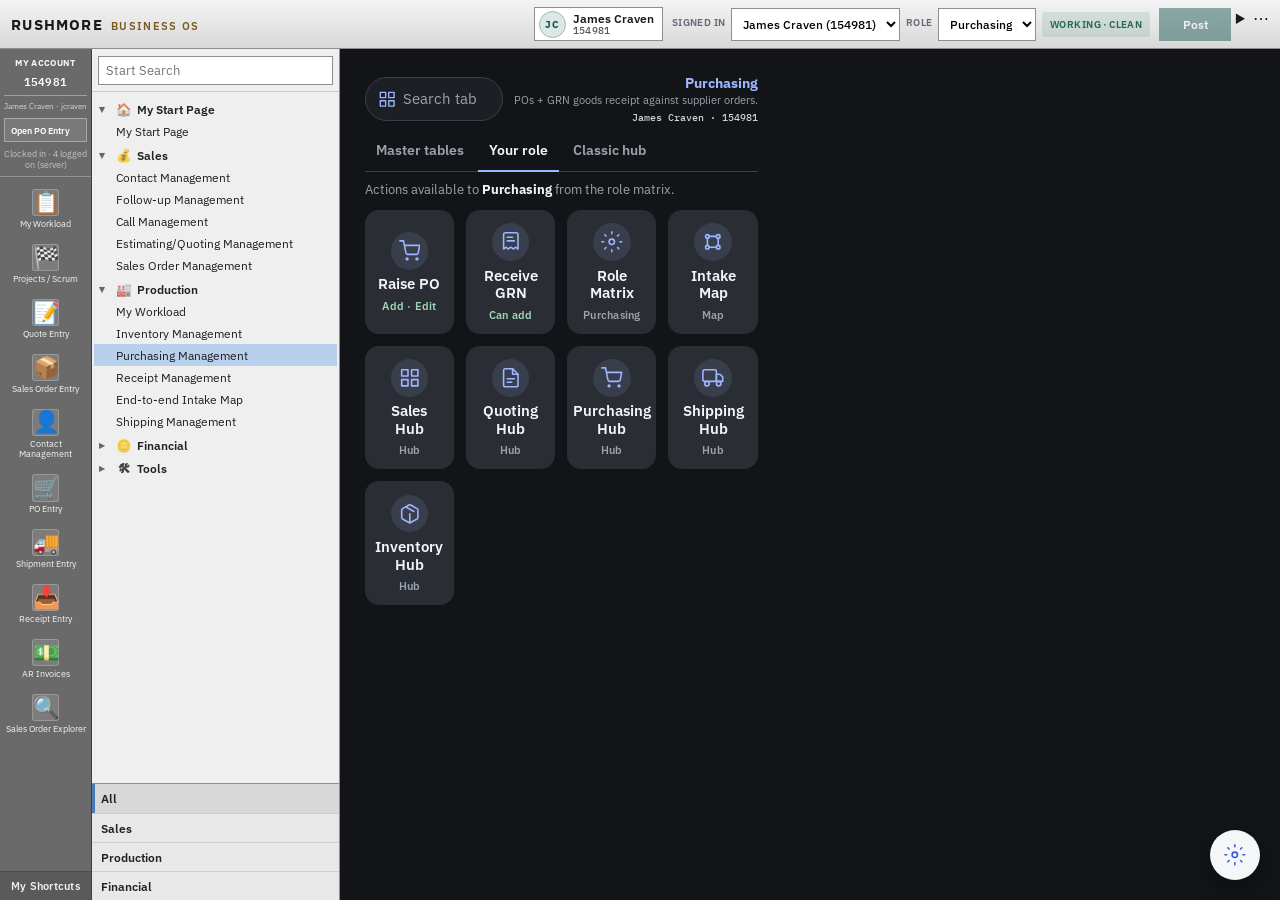
==== business-os/server/src/main/resources/static/index.html @ e7cda9c6 "Add Spring Boot backend for Rushmore Business OS Introduce business-os/server (Boot 3 / Java 21) as " ====
<!DOCTYPE html>
<html lang="en-GB">
<head>
  <meta charset="UTF-8" />
  <meta name="viewport" content="width=device-width, initial-scale=1, viewport-fit=cover" />
  <title>Rushmore Business OS — M1 Hub</title>
  <link rel="preconnect" href="https://fonts.googleapis.com" />
  <link rel="preconnect" href="https://fonts.gstatic.com" crossorigin />
  <link href="https://fonts.googleapis.com/css2?family=IBM+Plex+Sans:wght@400;500;600;700&family=IBM+Plex+Mono:wght@400;500&display=swap" rel="stylesheet" />
  <link rel="stylesheet" href="styles.css?v=role-pool-1" />
</head>
<body>
  <div id="app" class="shell">
    <header class="titlebar">
      <div class="titlebar-main">
        <button type="button" class="btn mobile-only" id="btnModules" aria-controls="treePane" aria-expanded="false" title="Modules">☰</button>
        <div class="brand">
          <span class="brand-name">RUSHMORE</span>
          <span class="brand-product">Business OS</span>
        </div>
        <button type="button" class="session-user-avatar-btn mobile-only" id="btnAccountMobile" aria-controls="iconRailPane" aria-expanded="false" title="My account">
          <span class="session-user-avatar" data-account-avatar>JC</span>
        </button>
        <button type="button" class="btn mobile-only" id="btnShortcuts" aria-controls="iconRailPane" aria-expanded="false" title="My Shortcuts" hidden>⚡</button>
      </div>
      <p class="mobile-context mobile-only" id="mobileContext">Sales Order Management</p>
      <div class="session session-compact">
        <button type="button" class="session-user" id="btnAccount" title="My account">
          <span class="session-user-avatar" data-account-avatar>JC</span>
          <span class="session-user-meta" id="sessionUserMeta">
            <span class="session-user-name" data-account-name>James Craven</span>
            <span class="session-user-id" data-account-id>154981</span>
          </span>
        </button>
        <div class="session-identity" aria-label="Operator and role">
          <label class="session-role session-operator">
            <span class="session-label">Signed in</span>
            <select id="operatorSelect" aria-label="Signed-in operator"></select>
          </label>
          <label class="session-role">
            <span class="session-label">Role</span>
            <select id="roleSelect" aria-label="Active role"></select>
          </label>
          <span id="copyPill" class="pill" title="Live working copy">WORKING · clean</span>
        </div>
        <div class="toolbar" role="toolbar" aria-label="Workspace">
          <button type="button" id="btnPost" class="btn btn-primary" title="Commit staged work and field edits">Post</button>
          <details class="toolbar-more">
            <summary aria-label="More workspace actions">⋯</summary>
            <div class="toolbar-more-body">
              <button type="button" id="btnUpdate" class="btn" title="Refresh lists from server">Update</button>
              <button type="button" id="btnUndo" class="btn" disabled>Undo</button>
              <button type="button" id="btnRedo" class="btn" disabled>Redo</button>
              <button type="button" id="btnReverse" class="btn btn-danger" disabled title="Restore last posted / server snapshot">Reverse</button>
            </div>
          </details>
        </div>
      </div>
    </header>

    <div class="nav-backdrop" id="navBackdrop" hidden></div>

    <aside class="icon-rail" id="iconRailPane" aria-label="My Shortcuts">
      <div class="drawer-head mobile-only">
        <strong>My Shortcuts</strong>
        <button type="button" class="btn" data-close-nav aria-label="Close shortcuts">Close</button>
      </div>
      <div class="account-strip" id="accountStrip" aria-label="Signed-in account">
        <div class="account-strip-row">
          <span class="account-strip-label">My account</span>
          <span class="account-strip-id" data-account-id>—</span>
        </div>
        <p class="account-strip-user"><span data-account-name>…</span> · <span data-account-user>…</span></p>
        <div class="account-strip-tasks" id="accountTaskLinks" hidden></div>
        <p class="account-strip-status" id="accountPresence">Server session…</p>
      </div>
      <div class="icon-rail-scroll" id="iconRail"></div>
      <div class="icon-rail-foot">My Shortcuts</div>
    </aside>

    <aside class="tree-pane" id="treePane">
      <div class="drawer-head mobile-only">
        <strong>Modules</strong>
        <button type="button" class="btn" data-close-nav aria-label="Close modules">Close</button>
      </div>
      <div class="tree-search">
        <input type="search" id="treeSearch" placeholder="Start Search" autocomplete="off" />
      </div>
      <nav class="tree" id="moduleTree" aria-label="Modules"></nav>
      <div class="tree-filters" id="treeFilters" role="tablist" aria-label="Module filter"></div>
    </aside>

    <main class="stage">
      <div id="toast" class="toast" hidden></div>

      <section id="view-hub" class="view is-active" data-view="hub">
        <div id="hubGrid" class="hub-grid" aria-label="Management hub"></div>
      </section>

      <section id="view-po-entry" class="view" data-view="po-entry" hidden>
        <div class="po-ribbon" id="poRibbon"></div>
        <div class="po-workspace">
          <aside class="po-tree" id="poTree"></aside>
          <div class="po-form" id="poForm"></div>
        </div>
      </section>


      <section id="view-shipment" class="view" data-view="shipment" hidden>
        <div class="po-ribbon" id="shipRibbon"></div>
        <div class="po-workspace">
          <aside class="po-tree" id="shipTree"></aside>
          <div class="po-form" id="shipForm"></div>
        </div>
      </section>

      <section id="view-purchasing" class="view" data-view="purchasing" hidden>
        <header class="view-head row">
          <div>
            <h1>Open Purchase Orders</h1>
            <p>Supplier POs · working copy only</p>
          </div>
          <button type="button" class="btn btn-primary" data-action="new-po">New PO</button>
        </header>
        <div id="poList" class="stack"></div>
      </section>

      <section id="view-quotes" class="view" data-view="quotes" hidden>
        <header class="view-head row">
          <div>
            <h1>Quotes</h1>
            <p>Accept received quotes → generate Sales Order number</p>
          </div>
        </header>
        <div id="quotesRoot" class="stack"></div>
      </section>

      <section id="view-orders" class="view" data-view="orders" hidden>
        <header class="view-head">
          <h1>Sales Orders</h1>
          <p>orderNo = Sales Order number · links Quote / Lines / Invoice</p>
        </header>
        <div id="ordersRoot" class="stack"></div>
      </section>

      <section id="view-products" class="view" data-view="products" hidden>
        <header class="view-head"><h1>Inventory</h1><p>Products · OH / ROP</p></header>
        <div id="productsRoot" class="stack"></div>
      </section>

      <section id="view-customers" class="view" data-view="customers" hidden>
        <header class="view-head"><h1>Contact Management</h1><p>Customers · UK postcode · linked quotes / orders / shipments / AR</p></header>
        <div id="customersRoot" class="stack"></div>
      </section>

      <section id="view-invoices" class="view" data-view="invoices" hidden>
        <header class="view-head"><h1>Accounts Receivable</h1><p>Invoices linked to sales orders and customers</p></header>
        <div id="invoicesRoot" class="stack"></div>
      </section>

      <section id="view-receipt" class="view" data-view="receipt" hidden>
        <header class="view-head row">
          <div>
            <h1>Receipt Entry (GRN)</h1>
            <p>Goods received against PO · generates GRN number · updates OH</p>
          </div>
        </header>
        <div id="receiptRoot" class="stack"></div>
      </section>

      <section id="view-intake" class="view" data-view="intake" hidden>
        <header class="view-head">
          <h1>End-to-end intake</h1>
          <p>Sales Order number · GRN number · table links</p>
        </header>
        <div id="intakeRoot" class="stack"></div>
      </section>

      <section id="view-relations" class="view" data-view="relations" hidden>
        <header class="view-head"><h1>Relations</h1><p>1:1 · 1:N · M:N masters</p></header>
        <div id="relationsRoot" class="stack"></div>
      </section>

      <section id="view-fields" class="view" data-view="fields" hidden>
        <header class="view-head"><h1>Field network</h1><p>Role permissions</p></header>
        <div id="fieldsRoot" class="stack"></div>
      </section>

      <section id="view-workload" class="view" data-view="workload" hidden>
        <header class="view-head row">
          <div>
            <h1>My workload</h1>
            <p>Assigned jobs · department work pool · clock-in pull by role · PO fulfilment via scrum</p>
          </div>
          <div class="view-head-actions" id="workloadHeadActions"></div>
        </header>
        <div id="workloadRoot" class="stack"></div>
      </section>

      <section id="view-projects" class="view" data-view="projects" hidden>
        <header class="view-head">
          <h1>Projects &amp; daily scrum</h1>
          <p>Milestones · PM / scrum master approach · goals from daily stand-ups</p>
        </header>
        <div id="projectsRoot" class="stack"></div>
      </section>
    </main>

    <nav class="mobile-dock mobile-only" aria-label="Primary mobile navigation">
      <button type="button" class="dock-btn" id="dockHub" data-dock="hub">
        <span class="dock-ico">▦</span><span>Hub</span>
      </button>
      <button type="button" class="dock-btn" data-go="orders" data-dock="orders">
        <span class="dock-ico">📦</span><span>Orders</span>
      </button>
      <button type="button" class="dock-btn" data-go="shipment" data-dock="shipment">
        <span class="dock-ico">🚚</span><span>Despatch</span>
      </button>
      <button type="button" class="dock-btn" data-go="po-entry" data-dock="po-entry">
        <span class="dock-ico">🛒</span><span>PO</span>
      </button>
      <button type="button" class="dock-btn" id="dockMore" data-open-shortcuts>
        <span class="dock-ico">⚡</span><span>More</span>
      </button>
    </nav>
    <div id="addFromOrderPanel" class="afo-overlay" hidden></div>
    <div id="recordDialogPanel" class="afo-overlay rec-overlay" hidden></div>
  </div>
  <script src="workforce-server.js?v=spring-1"></script>
  <script src="api-client.js?v=spring-1"></script>
  <script src="app.js?v=spring-1"></script>
</body>
</html>
---- business-os/server/src/main/resources/static/styles.css ----
:root {
  --ink: #1a1a1a;
  --muted: #555;
  --line: #8e8e8e;
  --line-soft: #c8c8c8;
  --rail: #6a6a6a;
  --rail-foot: #5a5a5a;
  --tree: #efefef;
  --panel: #f4f1e6;
  --panel-inner: #faf8f0;
  --head: #6d6d6d;
  --select: #b9d0ec;
  --accent: #0d4f4a;
  --warn: #8a4b12;
  --danger: #8a2e1c;
  --ok: #1f6b4a;
  --font: "IBM Plex Sans", sans-serif;
  --mono: "IBM Plex Mono", monospace;
  --safe-t: env(safe-area-inset-top, 0px);
  --safe-b: env(safe-area-inset-bottom, 0px);
  --touch: 44px;
}

*, *::before, *::after { box-sizing: border-box; }

html, body {
  margin: 0;
  min-height: 100%;
  font-family: var(--font);
  color: var(--ink);
  background: #b0b0b0;
}

button, input, select, textarea { font: inherit; }

.shell {
  display: grid;
  grid-template-columns: 92px 248px 1fr;
  grid-template-rows: auto 1fr;
  height: 100dvh;
  background: #cfcfcf;
}

.titlebar {
  grid-column: 1 / -1;
  display: flex;
  flex-wrap: wrap;
  align-items: center;
  justify-content: space-between;
  gap: 0.55rem 1rem;
  padding: 0.45rem 0.7rem;
  padding-top: max(0.45rem, var(--safe-t));
  background: linear-gradient(180deg, #f4f4f4, #d8d8d8);
  border-bottom: 1px solid var(--line);
}

.brand { display: flex; align-items: baseline; gap: 0.5rem; }
.brand-name {
  font-weight: 700;
  letter-spacing: 0.08em;
  font-size: 0.95rem;
}
.brand-product {
  font-size: 0.7rem;
  letter-spacing: 0.12em;
  text-transform: uppercase;
  color: #7a5a20;
  font-weight: 600;
}

.session {
  display: flex;
  flex-wrap: wrap;
  align-items: center;
  gap: 0.4rem;
}

.session-role {
  display: flex;
  align-items: center;
  gap: 0.35rem;
  font-size: 0.72rem;
  font-weight: 600;
  text-transform: uppercase;
  letter-spacing: 0.05em;
  color: var(--muted);
}

.session-role select {
  text-transform: none;
  letter-spacing: 0;
  font-weight: 500;
  min-height: 2.05rem;
  border: 1px solid var(--line);
  background: #fff;
  padding: 0 0.45rem;
}

.session-user {
  appearance: none;
  border: 1px solid var(--line);
  background: #fff;
  color: var(--ink);
  display: inline-flex;
  align-items: center;
  gap: 0.45rem;
  min-height: 2.05rem;
  padding: 0.15rem 0.5rem 0.15rem 0.2rem;
  cursor: pointer;
  text-align: left;
}
.session-user-avatar,
.session-user-avatar-btn .session-user-avatar {
  width: 1.7rem;
  height: 1.7rem;
  border-radius: 50%;
  display: grid;
  place-items: center;
  flex-shrink: 0;
  font-size: 0.62rem;
  font-weight: 700;
  letter-spacing: 0.02em;
  background: #dce8e6;
  color: var(--accent);
  border: 1px solid #9bb8b4;
}
.session-user-meta {
  display: flex;
  flex-direction: column;
  line-height: 1.15;
  min-width: 0;
}
.session-user-name {
  font-size: 0.72rem;
  font-weight: 600;
  white-space: nowrap;
  overflow: hidden;
  text-overflow: ellipsis;
  max-width: 8.5rem;
}
.session-user-id {
  font-family: var(--mono);
  font-size: 0.62rem;
  font-weight: 500;
  color: var(--muted);
  letter-spacing: 0.02em;
}
.session-user-avatar-btn {
  appearance: none;
  border: 0;
  background: transparent;
  padding: 0;
  cursor: pointer;
  display: none;
  align-items: center;
  justify-content: center;
  min-width: var(--touch);
  min-height: var(--touch);
}
.session-operator select {
  max-width: 12rem;
}

.pill {
  font-size: 0.65rem;
  font-weight: 600;
  letter-spacing: 0.04em;
  text-transform: uppercase;
  padding: 0.35rem 0.5rem;
  background: rgba(31, 107, 74, 0.12);
  color: var(--ok);
  border-radius: 2px;
}
.pill.is-dirty {
  background: rgba(138, 75, 18, 0.14);
  color: var(--warn);
}

.toolbar { display: flex; flex-wrap: wrap; gap: 0.28rem; }

.btn {
  appearance: none;
  border: 1px solid var(--line);
  background: #fff;
  color: var(--ink);
  min-height: 2.05rem;
  padding: 0 0.65rem;
  font-size: 0.78rem;
  font-weight: 600;
  cursor: pointer;
}
.btn:disabled { opacity: 0.45; cursor: not-allowed; }
.btn.is-active { background: #dce8e6; border-color: var(--accent); color: var(--accent); }
.btn-primary { background: var(--accent); border-color: var(--accent); color: #fff; }
.btn-danger { color: var(--danger); }

/* —— My Shortcuts —— */
.icon-rail {
  grid-row: 2;
  background: var(--rail);
  color: #f5f5f5;
  display: flex;
  flex-direction: column;
  border-right: 1px solid #3f3f3f;
  min-height: 0;
}

.icon-rail-scroll {
  flex: 1;
  overflow: auto;
  display: flex;
  flex-direction: column;
  gap: 0.05rem;
  padding: 0.35rem 0.2rem 0.2rem;
}

.icon-rail-foot {
  flex-shrink: 0;
  text-align: center;
  font-size: 0.68rem;
  font-weight: 600;
  letter-spacing: 0.02em;
  padding: 0.45rem 0.2rem;
  padding-bottom: max(0.45rem, var(--safe-b));
  background: var(--rail-foot);
  border-top: 1px solid #4a4a4a;
  color: #eee;
}

.account-strip {
  flex-shrink: 0;
  padding: 0.55rem 0.55rem 0.45rem;
  border-bottom: 1px solid rgba(255, 255, 255, 0.28);
  color: #f5f5f5;
}
.account-strip-row {
  display: flex;
  align-items: baseline;
  justify-content: space-between;
  gap: 0.5rem;
  padding-bottom: 0.28rem;
  border-bottom: 1px solid rgba(255, 255, 255, 0.55);
}
.account-strip-label {
  font-size: 0.78rem;
  font-weight: 700;
  letter-spacing: 0.01em;
}
.account-strip-id {
  font-family: var(--mono);
  font-size: 0.78rem;
  font-weight: 600;
  letter-spacing: 0.02em;
  color: #fff;
}
.account-strip-user {
  margin: 0.35rem 0 0;
  font-size: 0.62rem;
  color: rgba(245, 245, 245, 0.78);
  line-height: 1.3;
  word-break: break-word;
}
.account-strip-status {
  margin: 0.35rem 0 0;
  font-size: 0.55rem;
  color: rgba(245, 245, 245, 0.65);
}
.account-strip-tasks {
  display: flex;
  flex-direction: column;
  gap: 0.25rem;
  margin-top: 0.4rem;
}
.account-task-link {
  appearance: none;
  border: 1px solid rgba(255, 255, 255, 0.35);
  background: rgba(255, 255, 255, 0.1);
  color: #fff;
  font-size: 0.58rem;
  font-weight: 600;
  text-align: left;
  padding: 0.28rem 0.35rem;
  cursor: pointer;
}
.account-task-link:hover {
  background: rgba(255, 255, 255, 0.2);
}

.note-list {
  margin: 0.35rem 0 0;
  padding-left: 1.1rem;
  color: var(--muted);
  font-size: 0.82rem;
}
.subhead {
  margin: 0.85rem 0 0.35rem;
  font-size: 0.85rem;
  font-weight: 700;
}
.view-head-actions {
  display: flex;
  flex-wrap: wrap;
  gap: 0.35rem;
  align-items: center;
}

/* Narrow desktop My Shortcuts rail — keep identity readable without widening chrome */
@media (min-width: 961px) {
  .account-strip {
    padding: 0.4rem 0.25rem 0.35rem;
    text-align: center;
  }
  .account-strip-row {
    flex-direction: column;
    align-items: center;
    gap: 0.15rem;
    border-bottom-color: rgba(255, 255, 255, 0.35);
  }
  .account-strip-label {
    font-size: 0.58rem;
    text-transform: uppercase;
    letter-spacing: 0.04em;
  }
  .account-strip-id {
    font-size: 0.68rem;
  }
  .account-strip-user {
    font-size: 0.52rem;
    display: -webkit-box;
    -webkit-line-clamp: 2;
    -webkit-box-orient: vertical;
    overflow: hidden;
  }
}

.icon-btn {
  appearance: none;
  border: 0;
  background: transparent;
  color: inherit;
  display: flex;
  flex-direction: column;
  align-items: center;
  gap: 0.18rem;
  padding: 0.42rem 0.12rem;
  font-size: 0.58rem;
  line-height: 1.15;
  cursor: pointer;
  border-radius: 2px;
  text-align: center;
}
.icon-btn .ico {
  font-size: 1.35rem;
  line-height: 1;
  width: 1.7rem;
  height: 1.7rem;
  display: grid;
  place-items: center;
  background: rgba(255, 255, 255, 0.12);
  border: 1px solid rgba(255, 255, 255, 0.22);
  border-radius: 3px;
}
.icon-btn.is-active,
.icon-btn:hover { background: rgba(255, 255, 255, 0.16); }
.icon-btn.is-active .ico { background: rgba(255, 255, 255, 0.28); }

/* —— Module tree —— */
.tree-pane {
  grid-row: 2;
  background: var(--tree);
  border-right: 1px solid var(--line);
  display: flex;
  flex-direction: column;
  min-width: 0;
  min-height: 0;
}

.tree-search {
  padding: 0.4rem;
  border-bottom: 1px solid var(--line-soft);
  flex-shrink: 0;
}
.tree-search input {
  width: 100%;
  border: 1px solid var(--line);
  background: #fff;
  padding: 0.32rem 0.4rem;
  font-size: 0.82rem;
}

.tree {
  padding: 0.25rem 0.15rem;
  font-size: 0.78rem;
  flex: 1;
  overflow: auto;
  min-height: 0;
}
.tree details { margin: 0.05rem 0; }
.tree summary {
  cursor: pointer;
  font-weight: 600;
  padding: 0.22rem 0.3rem;
  color: #222;
  list-style: none;
  display: flex;
  align-items: center;
  gap: 0.3rem;
}
.tree summary::-webkit-details-marker { display: none; }
.tree summary::before {
  content: "▸";
  font-size: 0.7rem;
  width: 0.75rem;
  color: #666;
}
.tree details[open] > summary::before { content: "▾"; }
.tree-group-ico {
  width: 1rem;
  text-align: center;
  opacity: 0.85;
}
.tree-leaf {
  display: block;
  width: 100%;
  text-align: left;
  appearance: none;
  border: 0;
  background: transparent;
  font: inherit;
  font-size: 0.76rem;
  padding: 0.22rem 0.35rem 0.22rem 1.35rem;
  cursor: pointer;
  color: #1f1f1f;
}
.tree-leaf.is-selected,
.tree-leaf:hover { background: var(--select); }

.tree-filters {
  flex-shrink: 0;
  display: flex;
  flex-direction: column;
  border-top: 1px solid var(--line);
  background: #e4e4e4;
}
.tree-filter {
  appearance: none;
  border: 0;
  border-bottom: 1px solid #cfcfcf;
  background: #e8e8e8;
  text-align: left;
  padding: 0.38rem 0.55rem;
  font-size: 0.78rem;
  font-weight: 600;
  cursor: pointer;
  color: #222;
}
.tree-filter:last-child { border-bottom: 0; }
.tree-filter.is-active {
  background: #d8d8d8;
  box-shadow: inset 3px 0 0 #4a7ab8;
}

/* —— Stage —— */
.stage {
  grid-row: 2;
  background: var(--panel);
  padding: 0.55rem;
  overflow: auto;
  -webkit-overflow-scrolling: touch;
  min-height: 0;
}

.toast {
  position: sticky;
  top: 0;
  z-index: 5;
  margin-bottom: 0.55rem;
  padding: 0.5rem 0.65rem;
  background: #e4eee9;
  border: 1px solid #9bb5aa;
  color: var(--accent);
  font-size: 0.85rem;
  font-weight: 500;
}

.view[hidden] { display: none !important; }

.view-head { margin-bottom: 0.65rem; }
.view-head.row {
  display: flex;
  flex-wrap: wrap;
  align-items: flex-start;
  justify-content: space-between;
  gap: 0.55rem;
}
.view-head h1 {
  margin: 0;
  font-size: 1.1rem;
  font-weight: 700;
}
.view-head p {
  margin: 0.2rem 0 0;
  color: var(--muted);
  font-size: 0.82rem;
}

/* —— M1 hub: left stack + right stack —— */
.hub-grid {
  display: grid;
  grid-template-columns: minmax(0, 1fr) minmax(0, 1.15fr);
  gap: 0.55rem;
  align-items: start;
  min-height: calc(100% - 0.2rem);
}

.hub-col {
  display: flex;
  flex-direction: column;
  gap: 0.55rem;
  min-width: 0;
}

.hub-panel {
  border: 1px solid var(--line);
  background: #f0ece0;
  display: flex;
  flex-direction: column;
  min-height: 0;
}

.hub-panel-head {
  background: var(--head);
  color: #fff;
  font-size: 0.8rem;
  font-weight: 600;
  padding: 0.32rem 0.5rem;
  display: flex;
  align-items: center;
  justify-content: space-between;
  flex-shrink: 0;
}
.hub-panel-head::after {
  content: "▴▾";
  font-size: 0.55rem;
  letter-spacing: -0.08em;
  opacity: 0.85;
}

.hub-list {
  list-style: none;
  margin: 0;
  padding: 0.2rem 0.15rem 0.35rem;
  background: var(--panel-inner);
  flex: 1;
}

.hub-link {
  width: 100%;
  display: flex;
  align-items: center;
  gap: 0.4rem;
  appearance: none;
  border: 0;
  background: transparent;
  text-align: left;
  padding: 0.22rem 0.35rem;
  font-size: 0.8rem;
  cursor: pointer;
  color: var(--ink);
  border-radius: 1px;
}
.hub-link:hover { background: rgba(0, 0, 0, 0.055); }
.hub-link.is-live { font-weight: 600; }
.hub-ico {
  width: 1.1rem;
  flex-shrink: 0;
  text-align: center;
  font-size: 0.85rem;
  opacity: 0.9;
}

.hub-explorer {
  padding: 0.4rem 0.45rem;
  border-bottom: 1px solid var(--line-soft);
  background: #f7f4ea;
}
.hub-explorer label {
  display: block;
  font-size: 0.68rem;
  font-weight: 600;
  color: var(--muted);
  margin-bottom: 0.2rem;
  text-transform: uppercase;
  letter-spacing: 0.03em;
}
.hub-explorer input {
  width: 100%;
  border: 1px solid var(--line);
  background: #fff;
  padding: 0.32rem 0.45rem;
  font-size: 0.82rem;
}

.hub-panel.analysis .hub-list { min-height: 12rem; }

.stack { display: flex; flex-direction: column; gap: 0.65rem; }
.card {
  border: 1px solid var(--line);
  background: var(--panel-inner);
  padding: 0.65rem 0.75rem;
}
.card-head {
  display: flex;
  flex-wrap: wrap;
  gap: 0.35rem 0.75rem;
  align-items: baseline;
  margin-bottom: 0.35rem;
}
.card-head h2 { margin: 0; font-size: 1rem; }
.meta { color: var(--muted); font-size: 0.82rem; }
.mono { font-family: var(--mono); font-size: 0.88em; }
.note { color: var(--muted); font-size: 0.82rem; }

.form-grid {
  display: grid;
  grid-template-columns: repeat(2, minmax(0, 1fr));
  gap: 0.65rem 0.85rem;
  margin: 0.5rem 0 0.75rem;
}
.form-grid.compact { grid-template-columns: repeat(auto-fit, minmax(11rem, 1fr)); }
.form-grid label {
  display: flex;
  flex-direction: column;
  gap: 0.25rem;
  font-size: 0.75rem;
  font-weight: 600;
  color: var(--muted);
}
.form-grid input,
.form-grid select,
.card .data input {
  min-height: 2rem;
  border: 1px solid var(--line-soft);
  border-radius: 2px;
  padding: 0.3rem 0.45rem;
  font: inherit;
  background: #fff;
}
.form-grid input:disabled,
.form-grid select:disabled,
.card .data input:disabled {
  background: #f3f5f7;
  color: var(--ink);
}
.card-actions {
  display: flex;
  flex-wrap: wrap;
  gap: 0.45rem;
  margin-top: 0.75rem;
}
.intake-steps {
  margin: 0.35rem 0 0.85rem 1.1rem;
  padding: 0;
  color: var(--ink);
  font-size: 0.9rem;
  line-height: 1.45;
}
.intake-steps li + li { margin-top: 0.35rem; }

.ship-detail-layout {
  display: flex;
  gap: 0.55rem;
  align-items: flex-start;
  padding: 0.35rem 0.45rem 0.55rem;
}
.ship-side-actions {
  display: flex;
  flex-direction: column;
  gap: 0.35rem;
  min-width: 8.5rem;
}
.ship-side-actions .btn { width: 100%; justify-content: center; }
.lookup-wrap {
  display: flex;
  gap: 0.25rem;
  align-items: stretch;
}
.lookup-wrap > :first-child { flex: 1; min-width: 0; }
.lookup-btn {
  min-width: 2rem;
  border: 1px solid var(--line-soft);
  background: #f7f8fa;
  cursor: pointer;
  font-size: 0.85rem;
}
.req-link {
  color: #b42318;
  cursor: pointer;
  text-decoration: underline;
  font-size: 0.82rem;
  margin: 0.2rem 0;
}
.req-link:hover { color: #7a1610; }
.linkish {
  background: none;
  border: 0;
  color: var(--accent, #0b6e4f);
  text-decoration: underline;
  cursor: pointer;
  font: inherit;
  padding: 0;
}
.is-hot-field { outline: 2px solid #b42318; }
.po-msg-tabs .is-hot { color: #b42318; font-weight: 600; }
.ship-lines { font-size: 0.78rem; }

@media (max-width: 960px) {
  .ship-detail-layout { flex-direction: column; }
  .ship-side-actions {
    flex-direction: row;
    flex-wrap: wrap;
    min-width: 0;
    width: 100%;
  }
  .ship-side-actions .btn { width: auto; flex: 1 1 40%; }
}

@media (max-width: 860px) {
  .form-grid { grid-template-columns: 1fr; }
}

.field-grid {
  display: grid;
  grid-template-columns: repeat(3, minmax(0, 1fr));
  gap: 0.45rem 0.55rem;
}
.field label {
  display: block;
  font-size: 0.7rem;
  font-weight: 600;
  color: var(--muted);
  margin-bottom: 0.15rem;
}
.field input,
.field select,
.field textarea {
  width: 100%;
  border: 1px solid var(--line);
  background: #fff;
  padding: 0.35rem 0.4rem;
  min-height: 2rem;
}
.field textarea { min-height: 4rem; resize: vertical; }
.field-span { grid-column: 1 / -1; }
.field.is-locked input,
.field.is-locked select,
.field.is-locked textarea { background: #f0f0f0; }

.table-wrap { overflow-x: auto; }
table.data {
  width: 100%;
  border-collapse: collapse;
  font-size: 0.84rem;
}
table.data th,
table.data td {
  text-align: left;
  padding: 0.4rem 0.45rem;
  border-bottom: 1px solid var(--line-soft);
  vertical-align: top;
}
table.data th {
  font-size: 0.72rem;
  text-transform: uppercase;
  letter-spacing: 0.04em;
  color: var(--muted);
}
table.data input {
  width: 100%;
  border: 1px solid var(--line);
  padding: 0.25rem 0.35rem;
  background: #fff;
}

/* PO Entry */
.po-ribbon {
  display: flex;
  flex-wrap: wrap;
  gap: 0.3rem;
  align-items: center;
  padding: 0.45rem;
  background: #e8e8e8;
  border: 1px solid var(--line);
  margin-bottom: 0.55rem;
}
.po-picker {
  margin-left: auto;
  display: flex;
  align-items: center;
  gap: 0.35rem;
  font-size: 0.75rem;
  font-weight: 600;
}
.po-picker select {
  border: 1px solid var(--line);
  background: #fff;
  min-height: 2rem;
  padding: 0.2rem 0.4rem;
}

.po-workspace {
  display: grid;
  grid-template-columns: 210px 1fr;
  gap: 0.55rem;
  min-height: 58vh;
}

.po-tree {
  border: 1px solid var(--line);
  background: #f0f0f0;
  padding: 0.45rem;
  font-size: 0.8rem;
}
.po-tree-root { font-weight: 700; margin-bottom: 0.3rem; }
.po-tree-active {
  background: var(--select);
  padding: 0.3rem 0.4rem;
  margin-bottom: 0.35rem;
  border-radius: 2px;
  font-family: var(--mono);
  font-size: 0.78rem;
}
.po-tree-node {
  display: block;
  width: 100%;
  text-align: left;
  appearance: none;
  border: 0;
  background: transparent;
  font: inherit;
  padding: 0.3rem 0.4rem 0.3rem 0.85rem;
  cursor: pointer;
  border-radius: 2px;
}
.po-tree-node.is-active,
.po-tree-node:hover { background: #dde8f6; }
.po-msg {
  margin-top: 0.75rem;
  border-top: 1px solid var(--line-soft);
  padding-top: 0.4rem;
  font-size: 0.72rem;
  color: var(--muted);
}
.po-msg-tabs {
  display: flex;
  flex-wrap: wrap;
  gap: 0.4rem;
  font-weight: 600;
  margin-bottom: 0.25rem;
  color: #333;
}

.po-form {
  border: 1px solid var(--line);
  background: var(--panel);
  padding: 0.35rem;
  overflow: auto;
  max-height: calc(100dvh - 10.5rem);
}
.po-section {
  border: 1px solid #b5b5b5;
  margin-bottom: 0.45rem;
  background: var(--panel-inner);
}
.po-section-head {
  background: var(--head);
  color: #fff;
  font-size: 0.78rem;
  font-weight: 600;
  padding: 0.28rem 0.5rem;
}
.po-section .field-grid { padding: 0.5rem; }

.addr-grid {
  display: grid;
  grid-template-columns: repeat(3, minmax(0, 1fr));
  gap: 0.5rem;
  padding: 0.55rem;
}
.addr-col {
  border: 1px dashed #bdbdbd;
  background: #fff;
  padding: 0.45rem;
  font-size: 0.8rem;
}
.addr-col h3 {
  margin: 0 0 0.3rem;
  font-size: 0.7rem;
  text-transform: uppercase;
  letter-spacing: 0.04em;
  color: var(--muted);
}
.addr-col p { margin: 0.08rem 0; }

/* Mobile-only chrome (hidden on desktop) */
.mobile-only { display: none !important; }
.drawer-head { display: none; }
.nav-backdrop { display: none; }
.mobile-context { display: none; }
.mobile-dock { display: none; }
.titlebar-main { display: contents; }

@media (max-width: 1100px) {
  .shell { grid-template-columns: 84px 220px 1fr; }
}

/* —— Tablet / mobile: stage-first, drawers keep full M1 chrome —— */
@media (max-width: 960px) {
  .mobile-only { display: flex !important; }
  .drawer-head {
    display: flex !important;
    align-items: center;
    justify-content: space-between;
    gap: 0.5rem;
    padding: 0.65rem 0.75rem;
    background: #e8e8e8;
    border-bottom: 1px solid var(--line);
    flex-shrink: 0;
  }
  .drawer-head .btn { min-height: var(--touch); padding: 0 0.85rem; }

  .shell {
    height: 100dvh;
    min-height: 100dvh;
    grid-template-columns: 1fr;
    grid-template-rows: auto 1fr auto;
    overflow: hidden;
  }

  .titlebar {
    grid-column: 1;
    position: sticky;
    top: 0;
    z-index: 40;
    flex-direction: column;
    align-items: stretch;
    gap: 0.4rem;
    padding: 0.45rem 0.55rem;
    padding-top: max(0.45rem, var(--safe-t));
  }

  .titlebar-main {
    display: flex;
    align-items: center;
    justify-content: space-between;
    gap: 0.45rem;
  }
  .titlebar-main .btn {
    min-width: var(--touch);
    min-height: var(--touch);
    font-size: 1.15rem;
    padding: 0;
  }
  .titlebar-main .brand {
    flex: 1;
    justify-content: center;
    text-align: center;
  }
  .session-user-avatar-btn {
    display: inline-flex !important;
  }
  .session-user-avatar-btn .session-user-avatar {
    width: 2.1rem;
    height: 2.1rem;
    font-size: 0.72rem;
  }
  .session-user {
    display: none;
  }
  .session-operator {
    flex: 1 1 auto;
  }
  .session-operator select {
    width: 100%;
    max-width: none;
    min-height: var(--touch);
  }

  .mobile-context {
    display: block !important;
    margin: 0;
    font-size: 0.78rem;
    font-weight: 600;
    color: #333;
    text-align: center;
    letter-spacing: 0.01em;
  }

  .session {
    width: 100%;
    gap: 0.35rem;
  }
  .session-role { flex: 1 1 auto; }
  .session-role select {
    min-height: var(--touch);
    width: 100%;
    max-width: 11rem;
  }
  .pill {
    min-height: 2.2rem;
    display: inline-flex;
    align-items: center;
  }
  .toolbar {
    width: 100%;
    display: grid;
    grid-template-columns: repeat(5, minmax(0, 1fr));
    gap: 0.28rem;
  }
  .toolbar .btn {
    width: 100%;
    min-height: var(--touch);
    padding: 0 0.2rem;
    font-size: 0.72rem;
  }

  .nav-backdrop {
    display: block;
    position: fixed;
    inset: 0;
    z-index: 50;
    background: rgba(20, 20, 20, 0.45);
    border: 0;
    padding: 0;
    margin: 0;
    cursor: pointer;
  }
  .nav-backdrop[hidden] { display: none !important; }

  .icon-rail,
  .tree-pane {
    position: fixed;
    top: 0;
    bottom: 0;
    z-index: 60;
    width: min(86vw, 320px);
    max-width: 320px;
    height: 100dvh;
    grid-row: auto;
    transition: transform 0.22s ease;
  }
  .tree-pane {
    left: 0;
    max-height: none;
    transform: translateX(-105%);
    box-shadow: 4px 0 24px rgba(0, 0, 0, 0.28);
  }
  .icon-rail {
    left: auto;
    right: 0;
    flex-direction: column;
    transform: translateX(105%);
    box-shadow: -4px 0 24px rgba(0, 0, 0, 0.28);
  }
  .shell.is-modules-open .tree-pane { transform: translateX(0); }
  .shell.is-shortcuts-open .icon-rail { transform: translateX(0); }

  .icon-rail-scroll {
    flex-direction: column;
    flex-wrap: nowrap;
    overflow: auto;
    padding: 0.35rem 0.35rem 0.75rem;
    -webkit-overflow-scrolling: touch;
  }
  .icon-btn {
    flex: 0 0 auto;
    flex-direction: row;
    justify-content: flex-start;
    gap: 0.65rem;
    min-height: var(--touch);
    padding: 0.45rem 0.55rem;
    font-size: 0.82rem;
    text-align: left;
  }
  .icon-btn .ico {
    width: 2rem;
    height: 2rem;
    font-size: 1.15rem;
  }
  .icon-rail-foot { display: none; }

  .tree {
    font-size: 0.9rem;
    -webkit-overflow-scrolling: touch;
  }
  .tree summary {
    min-height: var(--touch);
    padding: 0.45rem 0.5rem;
  }
  .tree-leaf {
    min-height: var(--touch);
    padding: 0.55rem 0.55rem 0.55rem 1.45rem;
    font-size: 0.88rem;
  }
  .tree-filters {
    flex-direction: row;
    flex-wrap: wrap;
    overflow: auto;
  }
  .tree-filter {
    flex: 1 1 30%;
    min-height: var(--touch);
    border-bottom: 0;
    border-right: 1px solid #cfcfcf;
    font-size: 0.78rem;
  }

  .stage {
    grid-row: 2;
    grid-column: 1;
    padding: 0.55rem 0.55rem 0.35rem;
    overflow: auto;
    -webkit-overflow-scrolling: touch;
    min-height: 0;
  }

  .hub-grid {
    grid-template-columns: 1fr;
    gap: 0.55rem;
  }
  .hub-link {
    min-height: var(--touch);
    padding: 0.55rem 0.45rem;
    font-size: 0.9rem;
  }
  .hub-panel-head { font-size: 0.88rem; padding: 0.45rem 0.55rem; }
  .hub-explorer input { min-height: var(--touch); font-size: 1rem; }

  .mobile-dock {
    display: grid !important;
    grid-template-columns: repeat(5, minmax(0, 1fr));
    grid-row: 3;
    grid-column: 1;
    gap: 0;
    background: #3f3f3f;
    border-top: 1px solid #2a2a2a;
    padding-bottom: max(0.15rem, var(--safe-b));
    z-index: 35;
  }
  .dock-btn {
    appearance: none;
    border: 0;
    background: transparent;
    color: #f0f0f0;
    display: flex;
    flex-direction: column;
    align-items: center;
    justify-content: center;
    gap: 0.12rem;
    min-height: 3.35rem;
    padding: 0.35rem 0.15rem;
    font-size: 0.62rem;
    font-weight: 600;
    letter-spacing: 0.02em;
    cursor: pointer;
  }
  .dock-btn .dock-ico { font-size: 1.15rem; line-height: 1; }
  .dock-btn.is-active,
  .dock-btn:hover { background: rgba(255, 255, 255, 0.12); }

  .po-ribbon {
    position: sticky;
    top: 0;
    z-index: 3;
    gap: 0.35rem;
  }
  .po-ribbon .btn { min-height: var(--touch); flex: 1 1 auto; }
  .po-picker {
    margin-left: 0;
    width: 100%;
    justify-content: space-between;
  }
  .po-picker select {
    flex: 1;
    min-height: var(--touch);
    font-size: 1rem;
  }
  .po-workspace { grid-template-columns: 1fr; gap: 0.45rem; min-height: 0; }
  .po-tree {
    display: flex;
    flex-wrap: wrap;
    gap: 0.3rem;
    align-items: center;
    padding: 0.4rem;
  }
  .po-tree-root,
  .po-tree-active,
  .po-msg { width: 100%; }
  .po-tree-node {
    width: auto;
    flex: 1 1 auto;
    min-height: var(--touch);
    padding: 0.45rem 0.55rem;
    background: #fff;
    border: 1px solid var(--line-soft);
    font-size: 0.78rem;
  }
  .po-form {
    max-height: none;
    border: 0;
    padding: 0;
  }
  .field-grid,
  .addr-grid { grid-template-columns: 1fr; }
  .field input,
  .field select,
  .field textarea {
    min-height: var(--touch);
    font-size: 1rem;
  }

  body.nav-open { overflow: hidden; }
}

@media (max-width: 420px) {
  .toolbar { grid-template-columns: repeat(3, minmax(0, 1fr)); }
  .brand-product { display: none; }
  .session-role { width: 100%; }
  .session-role select { max-width: none; }
}


/* —— Add From Order (despatch lookup) —— */
.afo-overlay {
  position: fixed;
  inset: 0;
  z-index: 80;
  background: rgba(18, 24, 32, 0.45);
  display: flex;
  align-items: flex-start;
  justify-content: center;
  padding: 4.5rem 1rem 1.5rem;
  overflow: auto;
  -webkit-overflow-scrolling: touch;
}
.afo-overlay[hidden] { display: none !important; }
.afo-dialog {
  width: min(920px, 100%);
  background: #fff;
  border: 1px solid var(--line);
  box-shadow: 0 18px 48px rgba(0,0,0,0.22);
}
.afo-head {
  display: flex;
  align-items: center;
  justify-content: space-between;
  gap: 0.75rem;
  padding: 0.7rem 0.9rem;
  border-bottom: 1px solid var(--line-soft);
  background: #f4f6f8;
}
.afo-head h2 { margin: 0; font-size: 1rem; }
.afo-body { padding: 0.85rem 0.9rem 1rem; display: grid; gap: 0.85rem; }
.afo-lookup-row {
  display: grid;
  grid-template-columns: 1fr auto;
  gap: 0.45rem;
  align-items: end;
}
.afo-lookup-row label { display: block; font-size: 0.72rem; font-weight: 600; color: var(--muted); margin-bottom: 0.2rem; }
.afo-lookup-row .lookup-wrap input { font-family: var(--mono, "IBM Plex Mono", monospace); }
.afo-stats {
  display: grid;
  grid-template-columns: repeat(4, minmax(0, 1fr));
  gap: 0.45rem;
}
.afo-stat {
  border: 1px solid var(--line-soft);
  background: #fafbfc;
  padding: 0.45rem 0.55rem;
}
.afo-stat .k { display: block; font-size: 0.68rem; color: var(--muted); font-weight: 600; }
.afo-stat .v { font-size: 0.9rem; font-weight: 600; }
.afo-actions {
  display: flex;
  flex-wrap: wrap;
  gap: 0.4rem;
  justify-content: flex-end;
  padding-top: 0.35rem;
  border-top: 1px solid var(--line-soft);
}
.phone-only { display: none !important; }
.desktop-only { display: initial; }
.ship-phone-bar { display: none; }
.phone-line-cards { display: none; }
.afo-phone-lines { display: none; }
.ribbon-more { display: contents; }
.ribbon-more > summary { display: none; }
.session-compact {
  display: flex;
  flex-wrap: wrap;
  align-items: center;
  gap: 0.4rem 0.55rem;
}
.session-identity {
  display: flex;
  flex: 1 1 auto;
  flex-wrap: wrap;
  align-items: center;
  gap: 0.35rem;
  min-width: 0;
}
.session-label {
  display: block;
  font-size: 0.62rem;
  font-weight: 600;
  letter-spacing: 0.04em;
  text-transform: uppercase;
  color: #667;
  line-height: 1.1;
  margin-bottom: 0.1rem;
}
.session-compact .toolbar {
  display: flex;
  flex: 0 0 auto;
  gap: 0.3rem;
  margin-left: auto;
}
.session-compact #btnPost {
  min-width: 4.5rem;
}
.pill[title] { cursor: help; }

@media (max-width: 960px) {
  /* Compact chrome: identity on one row, Post + ⋯ — leave the form the hero */
  .mobile-context {
    font-size: 0.72rem !important;
    padding: 0.1rem 0.25rem 0.2rem !important;
    opacity: 0.85;
  }
  .session-compact {
    gap: 0.3rem;
  }
  .session-user { display: none; }
  .session-identity {
    width: 100%;
    display: grid;
    grid-template-columns: 1fr 1fr auto;
    gap: 0.3rem;
    align-items: end;
  }
  .session-label { display: none; } /* aria-label on selects stays */
  .session-compact .session-role {
    margin: 0;
    flex: 1 1 auto;
  }
  .session-compact .session-role select {
    width: 100%;
    max-width: none;
    min-height: 2.35rem;
    font-size: 0.82rem;
  }
  .session-compact .pill {
    min-height: 2.35rem;
    padding: 0 0.45rem;
    font-size: 0.68rem;
    white-space: nowrap;
    align-self: stretch;
  }
  .session-compact .toolbar {
    width: 100%;
    margin-left: 0;
    display: grid;
    grid-template-columns: 1fr auto;
  }
  .session-compact #btnPost {
    width: 100%;
    min-height: 2.5rem;
  }

  /* Shipment entry: denser fields so qty / actions appear sooner */
  #view-shipment .po-ribbon {
    padding: 0.35rem 0.4rem;
    gap: 0.3rem;
  }
  #view-shipment .po-ribbon .btn-primary {
    flex: 0 0 auto;
    min-width: 3.5rem;
  }
  #view-shipment .field label {
    font-size: 0.68rem;
    margin-bottom: 0.15rem;
  }
  #view-shipment .field input,
  #view-shipment .field select,
  #view-shipment .field textarea {
    min-height: 2.35rem;
    padding: 0.35rem 0.45rem;
    font-size: 0.9rem;
  }
  #view-shipment .ship-phone-bar {
    gap: 0.35rem;
    padding: 0.4rem;
  }
  #view-shipment .ship-phone-bar .btn {
    min-height: 2.5rem;
    font-size: 0.85rem;
  }
  #view-shipment .po-section-head {
    padding: 0.4rem 0.55rem;
    font-size: 0.78rem;
  }
}

@media (max-width: 720px) {
  .afo-stats { grid-template-columns: repeat(2, minmax(0, 1fr)); }
}

/* —— iPhone / phone despatch UX (iPhone 12 ~390px) —— */
@media (max-width: 960px) {
  .phone-line-cards.phone-only {
    display: grid !important;
    gap: 0.55rem;
    padding: 0.45rem;
  }
  .ship-phone-bar.phone-only {
    display: flex !important;
  }
  .afo-phone-lines.phone-only {
    display: grid !important;
    gap: 0.5rem;
    padding: 0.45rem;
  }
  .desktop-only {
    display: none !important;
  }

  /* Shrink chrome: Post primary; Update / Undo / Redo / Reverse behind More */
  .toolbar {
    grid-template-columns: 1fr auto;
    gap: 0.35rem;
  }
  .toolbar-more {
    display: block;
    position: relative;
  }
  .toolbar-more > summary {
    display: inline-flex;
    align-items: center;
    justify-content: center;
    list-style: none;
    cursor: pointer;
    min-width: var(--touch);
    min-height: var(--touch);
    border: 1px solid var(--line);
    background: #fff;
    font-size: 1.25rem;
    line-height: 1;
    border-radius: 0;
  }
  .toolbar-more > summary::-webkit-details-marker { display: none; }
  .toolbar-more[open] > summary { background: #eef2f5; }
  .toolbar-more-body {
    position: absolute;
    right: 0;
    top: calc(100% + 0.25rem);
    z-index: 45;
    display: grid;
    gap: 0.25rem;
    min-width: 7.5rem;
    padding: 0.25rem;
    background: #fff;
    border: 1px solid var(--line);
    box-shadow: 0 8px 20px rgba(0,0,0,0.18);
  }
  .toolbar-more-body .btn {
    width: 100%;
    min-height: var(--touch);
  }

  .session-role select { max-width: none; }

  /* Ribbon: keep pickers + New; tuck the rest */
  .po-ribbon {
    display: flex;
    flex-wrap: wrap;
    gap: 0.35rem;
    padding: 0.45rem;
    position: sticky;
    top: 0;
    z-index: 5;
    background: #ebebeb;
  }
  .po-ribbon > .btn.ribbon-secondary { display: none; }
  .ribbon-more {
    display: block;
    width: 100%;
    order: 99;
  }
  .ribbon-more > summary {
    display: flex;
    list-style: none;
    cursor: pointer;
    min-height: var(--touch);
    align-items: center;
    justify-content: center;
    border: 1px dashed var(--line);
    background: #f7f8fa;
    font-size: 0.82rem;
    font-weight: 600;
    color: var(--muted);
  }
  .ribbon-more > summary::-webkit-details-marker { display: none; }
  .ribbon-more[open] > summary { background: #e8eef3; }
  .ribbon-more-body {
    display: flex;
    flex-wrap: wrap;
    gap: 0.35rem;
    padding: 0.4rem 0 0;
  }
  .ribbon-more-body .btn { flex: 1 1 30%; min-height: var(--touch); }

  /* Shipment tree becomes horizontal chips */
  #view-shipment .po-tree {
    display: flex;
    flex-wrap: wrap;
    gap: 0.35rem;
    padding: 0.4rem;
    background: #f3f4f6;
    border-bottom: 1px solid var(--line-soft);
  }
  #view-shipment .po-tree-root { display: none; }
  #view-shipment .po-tree-active {
    width: 100%;
    font-weight: 600;
    font-size: 0.85rem;
  }
  #view-shipment .po-tree-node {
    flex: 1 1 auto;
    min-height: var(--touch);
    border-radius: 999px;
    border: 1px solid var(--line);
    background: #fff;
    padding: 0.35rem 0.7rem;
  }
  #view-shipment .po-tree-node.is-active {
    background: #1f4b6e;
    color: #fff;
    border-color: #1f4b6e;
  }
  #view-shipment .po-msg {
    width: 100%;
    order: 20;
    font-size: 0.78rem;
  }

  /* Fixed despatch actions above dock (sticky fails inside overflow:auto parents) */
  .ship-phone-bar {
    position: fixed;
    left: 0;
    right: 0;
    bottom: calc(3.55rem + var(--safe-b));
    z-index: 40;
    gap: 0.4rem;
    padding: 0.45rem 0.55rem;
    background: rgba(255,255,255,0.97);
    border-top: 1px solid var(--line);
    box-shadow: 0 -6px 18px rgba(0,0,0,0.12);
    backdrop-filter: blur(8px);
  }
  .ship-phone-bar .btn {
    flex: 1;
    min-height: 48px;
    font-size: 0.92rem;
    font-weight: 600;
  }
  .ship-side-actions { display: none !important; }
  /* Room so last line / empty note isn't hidden under the fixed bar */
  #view-shipment .po-form {
    padding-bottom: calc(4.75rem + var(--safe-b));
  }

  /* Compact chrome on phone */
  .session {
    flex-wrap: wrap;
    gap: 0.35rem;
  }
  .session-role {
    flex: 1 1 auto;
    min-width: 0;
  }
  .session-role select {
    width: 100%;
    max-width: none;
  }
  #copyPill { font-size: 0.72rem; }

  /* Tree: hide <New> chips — use More despatch actions instead */
  #view-shipment .po-tree .po-tree-node[data-action^="ship-new-"] {
    display: none;
  }
  #view-shipment .po-msg {
    max-height: 4.5rem;
    overflow: auto;
  }

  /* Line cards instead of wide table */
  .ship-detail-layout .table-wrap { display: none; }
  .phone-line-card {
    border: 1px solid var(--line-soft);
    background: #fff;
    padding: 0.55rem 0.65rem;
    display: grid;
    gap: 0.35rem;
  }
  .phone-line-card .plc-top {
    display: flex;
    justify-content: space-between;
    align-items: center;
    gap: 0.5rem;
  }
  .phone-line-card .plc-sku { font-family: var(--mono, monospace); font-weight: 700; }
  .phone-line-card .plc-grid {
    display: grid;
    grid-template-columns: 1fr 1fr;
    gap: 0.35rem 0.55rem;
  }
  .phone-line-card label {
    display: block;
    font-size: 0.68rem;
    font-weight: 600;
    color: var(--muted);
  }
  .phone-line-card input {
    width: 100%;
    min-height: var(--touch);
    font-size: 16px; /* prevent iOS zoom */
    border: 1px solid var(--line);
    padding: 0.35rem 0.4rem;
  }

  /* Form sections denser / single column already */
  .field input,
  .field select,
  .field textarea,
  .lookup-wrap input,
  .po-picker select {
    font-size: 16px !important; /* iOS no-zoom */
    min-height: var(--touch);
  }

  /* Collapse long shipment header field blocks on phone (tap head to expand) */
  #view-shipment .po-form > .po-section:has(.field-grid):not(.is-open) .field-grid {
    display: none;
  }
  #view-shipment .po-form > .po-section.is-open .field-grid {
    display: grid;
  }
  #view-shipment .po-form > .po-section:has(.field-grid) .po-section-head {
    cursor: pointer;
    min-height: var(--touch);
    display: flex;
    align-items: center;
  }
  #view-shipment .po-form > .po-section:has(.field-grid) .po-section-head::after {
    content: "▸";
    margin-left: auto;
    font-size: 0.75rem;
    color: var(--muted);
  }
  #view-shipment .po-form > .po-section.is-open .po-section-head::after {
    content: "▾";
  }
  /* Detail Info stays expanded — no accordion chrome */
  #view-shipment .po-form > .po-section:has(.ship-detail-layout) .po-section-head::after {
    display: none;
  }

  /* Full-screen Add From Order sheet */
  .afo-overlay {
    padding: 0;
    align-items: stretch;
    justify-content: stretch;
    background: #fff;
    overflow: hidden;
  }
  .afo-dialog {
    width: 100%;
    height: 100%;
    max-width: none;
    border: 0;
    box-shadow: none;
    display: flex;
    flex-direction: column;
  }
  .afo-head {
    position: sticky;
    top: 0;
    z-index: 2;
    padding-top: max(0.7rem, var(--safe-t));
    flex-shrink: 0;
  }
  .afo-body {
    flex: 1;
    overflow: auto;
    -webkit-overflow-scrolling: touch;
    padding-bottom: 1rem;
  }
  .afo-actions {
    flex-shrink: 0;
    position: sticky;
    bottom: 0;
    background: rgba(255,255,255,0.97);
    padding: 0.55rem 0.75rem calc(0.55rem + var(--safe-b));
    margin: 0;
    border-top: 1px solid var(--line);
    justify-content: stretch;
    display: flex;
    gap: 0.4rem;
  }
  .afo-actions .btn {
    flex: 1;
    min-height: 48px;
    font-size: 0.95rem;
    font-weight: 600;
  }
  .afo-lookup-row { grid-template-columns: 1fr; }
  .afo-lookup-row .btn { min-height: 48px; width: 100%; }
  .afo-stats { grid-template-columns: 1fr 1fr; }

  /* AFO lines as cards on phone */
  .afo-body .table-wrap { display: none; }
  .afo-phone-line {
    border: 1px solid var(--line-soft);
    padding: 0.55rem;
    display: grid;
    gap: 0.35rem;
    background: #fafbfc;
  }
  .afo-phone-line .apl-top {
    display: flex;
    align-items: center;
    justify-content: space-between;
    gap: 0.45rem;
    font-weight: 600;
  }
  .afo-phone-line .apl-meta {
    display: grid;
    grid-template-columns: 1fr 1fr;
    gap: 0.25rem 0.5rem;
    font-size: 0.8rem;
  }
  .afo-phone-line label {
    display: block;
    font-size: 0.68rem;
    font-weight: 600;
    color: var(--muted);
  }
  .afo-phone-line input {
    width: 100%;
    min-height: var(--touch);
    font-size: 16px;
    border: 1px solid var(--line);
    padding: 0.35rem 0.4rem;
  }


  .afo-order-fields {
    border: 1px solid var(--line-soft);
    background: #f7f8fa;
  }
  .afo-order-fields > summary {
    list-style: none;
    cursor: pointer;
    min-height: var(--touch);
    display: flex;
    align-items: center;
    padding: 0.45rem 0.65rem;
    font-size: 0.82rem;
    font-weight: 600;
    color: var(--muted);
  }
  .afo-order-fields > summary::-webkit-details-marker { display: none; }
  .afo-order-fields[open] > summary { border-bottom: 1px solid var(--line-soft); color: var(--ink); }

  /* Stage padding for dock + phone bar */
  .stage {
    padding-bottom: calc(4.25rem + var(--safe-b));
  }
  #view-shipment.is-active {
    padding-bottom: 0.25rem;
  }

  .mobile-dock {
    padding-bottom: max(0.35rem, var(--safe-b));
  }
  .dock-btn { min-height: 3.15rem; }
}

@media (max-width: 420px) {
  .brand-product { display: none; }
  .afo-stats { grid-template-columns: 1fr 1fr; }
  .phone-line-card .plc-grid { grid-template-columns: 1fr; }
}

/* —— Role-aware master-table dashboard (dark tile grid) —— */
.dash {
  --dash-bg: #121417;
  --dash-tile: #2a2d33;
  --dash-tile-hover: #343840;
  --dash-ink: #f3f5f7;
  --dash-muted: #9aa3ad;
  --dash-accent: #9eb6ff;
  --dash-line: #3a3f48;
  background: var(--dash-bg);
  color: var(--dash-ink);
  min-height: calc(100% - 0.2rem);
  padding: 0.75rem 0.75rem 4.5rem;
  border-radius: 0;
}

.dash-top {
  display: grid;
  grid-template-columns: minmax(0, 1fr) auto;
  gap: 0.65rem;
  align-items: center;
  margin-bottom: 0.55rem;
}

.dash-search {
  display: flex;
  align-items: center;
  gap: 0.45rem;
  background: #1c1f24;
  border: 1px solid var(--dash-line);
  border-radius: 999px;
  padding: 0.35rem 0.75rem;
  min-width: 0;
}
.dash-search-ico {
  width: 1.15rem;
  height: 1.15rem;
  color: var(--dash-accent);
  flex-shrink: 0;
  display: inline-flex;
}
.dash-search-ico svg { width: 100%; height: 100%; }
.dash-search input {
  flex: 1;
  min-width: 0;
  border: 0;
  background: transparent;
  color: var(--dash-ink);
  padding: 0.35rem 0;
  font-size: 0.92rem;
  outline: none;
}
.dash-search input::placeholder { color: var(--dash-muted); }

.dash-role {
  display: flex;
  flex-direction: column;
  align-items: flex-end;
  gap: 0.1rem;
  max-width: 14rem;
  text-align: right;
}
.dash-role-name {
  font-weight: 700;
  font-size: 0.85rem;
  color: var(--dash-accent);
}
.dash-role-blurb {
  font-size: 0.68rem;
  color: var(--dash-muted);
  line-height: 1.25;
  display: -webkit-box;
  -webkit-line-clamp: 2;
  -webkit-box-orient: vertical;
  overflow: hidden;
}
.dash-role-account {
  font-family: var(--mono);
  font-size: 0.62rem;
  font-weight: 500;
  color: var(--dash-ink);
  opacity: 0.85;
  margin-top: 0.12rem;
}

.dash-tabs {
  display: flex;
  gap: 0.15rem;
  border-bottom: 1px solid var(--dash-line);
  margin-bottom: 0.55rem;
}
.dash-tab {
  appearance: none;
  border: 0;
  background: transparent;
  color: var(--dash-muted);
  font-weight: 600;
  font-size: 0.86rem;
  padding: 0.55rem 0.7rem 0.65rem;
  cursor: pointer;
  border-bottom: 2px solid transparent;
  margin-bottom: -1px;
}
.dash-tab.is-active {
  color: var(--dash-ink);
  border-bottom-color: var(--dash-accent);
}

.dash-lead {
  margin: 0 0 0.75rem;
  color: var(--dash-muted);
  font-size: 0.8rem;
  line-height: 1.35;
}
.dash-lead strong { color: var(--dash-ink); }

.dash-grid {
  display: grid;
  grid-template-columns: repeat(2, minmax(0, 1fr));
  gap: 0.65rem;
}

.dash-tile {
  appearance: none;
  border: 0;
  background: var(--dash-tile);
  color: var(--dash-ink);
  border-radius: 14px;
  min-height: 7.5rem;
  padding: 0.85rem 0.7rem 0.75rem;
  display: flex;
  flex-direction: column;
  align-items: center;
  justify-content: center;
  gap: 0.35rem;
  cursor: pointer;
  text-align: center;
  position: relative;
  transition: background 0.15s ease, transform 0.15s ease;
}
.dash-tile:hover { background: var(--dash-tile-hover); }
.dash-tile:active { transform: scale(0.98); }
.dash-tile-ico {
  width: 2.35rem;
  height: 2.35rem;
  border-radius: 999px;
  display: inline-flex;
  align-items: center;
  justify-content: center;
  color: var(--dash-accent);
  background: rgba(158, 182, 255, 0.12);
}
.dash-tile-ico svg { width: 1.35rem; height: 1.35rem; }
.dash-tile-label {
  font-size: 0.92rem;
  font-weight: 600;
  line-height: 1.2;
}
.dash-tile-badge {
  font-size: 0.68rem;
  font-weight: 600;
  color: var(--dash-muted);
  letter-spacing: 0.02em;
}
.dash-tile.is-write .dash-tile-badge { color: #9fd6b5; }
.dash-tile-count {
  position: absolute;
  top: 0.45rem;
  right: 0.55rem;
  font-size: 0.72rem;
  font-family: var(--mono);
  color: var(--dash-muted);
  background: rgba(0,0,0,0.25);
  padding: 0.1rem 0.35rem;
  border-radius: 999px;
}
.dash-empty {
  grid-column: 1 / -1;
  margin: 1.5rem 0;
  text-align: center;
  color: var(--dash-muted);
}

.dash-fab {
  position: fixed;
  right: max(0.85rem, var(--safe-r, 0px));
  bottom: calc(4.25rem + var(--safe-b));
  width: 3.15rem;
  height: 3.15rem;
  border-radius: 999px;
  border: 0;
  background: #f4f6f8;
  color: #3b5bcc;
  display: inline-flex;
  align-items: center;
  justify-content: center;
  box-shadow: 0 8px 22px rgba(0,0,0,0.35);
  cursor: pointer;
  z-index: 35;
}
.dash-fab svg { width: 1.35rem; height: 1.35rem; }

.classic-hub {
  background: transparent;
}
.classic-hub .hub-panel {
  background: #f0ece0;
  color: var(--ink);
}

@media (min-width: 961px) {
  .dash {
    padding: 1rem 1rem 2rem;
    border-radius: 4px;
  }
  .dash-grid {
    grid-template-columns: repeat(4, minmax(0, 1fr));
    gap: 0.75rem;
  }
  .dash-fab {
    bottom: 1.25rem;
    right: 1.25rem;
  }
  .dash-role { max-width: 18rem; }
}

@media (max-width: 960px) {
  #view-hub.is-active {
    padding: 0;
    background: #121417;
  }
  #hubGrid { min-height: 100%; }
  .dash-role-blurb { display: none; }
  .dash-top { grid-template-columns: minmax(0, 1fr) auto; }
}

/* —— Dark stage theme for dock tabs (Hub already dark via .dash).
   Applies to Orders / Despatch / PO and other workspace views.
   Explicitly does NOT restyle .icon-rail (More / My Shortcuts). —— */
#view-orders.is-active,
#view-shipment.is-active,
#view-po-entry.is-active,
#view-purchasing.is-active,
#view-quotes.is-active,
#view-products.is-active,
#view-customers.is-active,
#view-invoices.is-active,
#view-receipt.is-active,
#view-intake.is-active,
#view-relations.is-active,
#view-fields.is-active {
  --ink: #f3f5f7;
  --muted: #9aa3ad;
  --line: #3a3f48;
  --line-soft: #2e333b;
  --panel: #1c1f24;
  --panel-inner: #2a2d33;
  --head: #3a4050;
  --select: #3d4f7a;
  --accent: #9eb6ff;
  --warn: #e0a15a;
  --danger: #f0a090;
  --ok: #9fd6b5;
  --tree: #1a1d22;
  background: #121417;
  color: var(--ink);
  min-height: 100%;
}

/* Stage canvas matches active dark view (Hub included). More drawer untouched. */
.shell:has(#view-hub.is-active) .stage,
.shell:has(#view-orders.is-active) .stage,
.shell:has(#view-shipment.is-active) .stage,
.shell:has(#view-po-entry.is-active) .stage,
.shell:has(#view-purchasing.is-active) .stage,
.shell:has(#view-quotes.is-active) .stage,
.shell:has(#view-products.is-active) .stage,
.shell:has(#view-customers.is-active) .stage,
.shell:has(#view-invoices.is-active) .stage,
.shell:has(#view-receipt.is-active) .stage,
.shell:has(#view-intake.is-active) .stage,
.shell:has(#view-relations.is-active) .stage,
.shell:has(#view-fields.is-active) .stage {
  background: #121417;
}

#view-orders.is-active .view-head h1,
#view-shipment.is-active .view-head h1,
#view-po-entry.is-active .view-head h1,
#view-purchasing.is-active .view-head h1,
#view-quotes.is-active .view-head h1,
#view-products.is-active .view-head h1,
#view-customers.is-active .view-head h1,
#view-invoices.is-active .view-head h1,
#view-receipt.is-active .view-head h1,
#view-intake.is-active .view-head h1,
#view-relations.is-active .view-head h1,
#view-fields.is-active .view-head h1 {
  color: var(--ink);
}

#view-orders.is-active .card,
#view-purchasing.is-active .card,
#view-quotes.is-active .card,
#view-products.is-active .card,
#view-customers.is-active .card,
#view-invoices.is-active .card,
#view-receipt.is-active .card,
#view-intake.is-active .card,
#view-relations.is-active .card,
#view-fields.is-active .card {
  background: var(--panel-inner);
  border-color: var(--line);
  color: var(--ink);
  border-radius: 12px;
}

#view-orders.is-active .btn,
#view-shipment.is-active .btn,
#view-po-entry.is-active .btn,
#view-purchasing.is-active .btn,
#view-quotes.is-active .btn,
#view-products.is-active .btn,
#view-customers.is-active .btn,
#view-invoices.is-active .btn,
#view-receipt.is-active .btn,
#view-intake.is-active .btn,
#view-relations.is-active .btn,
#view-fields.is-active .btn {
  background: #2a2d33;
  border-color: var(--line);
  color: var(--ink);
}
#view-orders.is-active .btn-primary,
#view-shipment.is-active .btn-primary,
#view-po-entry.is-active .btn-primary,
#view-purchasing.is-active .btn-primary,
#view-quotes.is-active .btn-primary,
#view-products.is-active .btn-primary,
#view-customers.is-active .btn-primary,
#view-invoices.is-active .btn-primary,
#view-receipt.is-active .btn-primary,
#view-intake.is-active .btn-primary,
#view-relations.is-active .btn-primary,
#view-fields.is-active .btn-primary,
#view-orders.is-active .btn.is-active,
#view-shipment.is-active .btn.is-active,
#view-po-entry.is-active .btn.is-active {
  background: #3d4f7a;
  border-color: #5a6f9e;
  color: #fff;
}
#view-orders.is-active .btn-danger,
#view-shipment.is-active .btn-danger,
#view-po-entry.is-active .btn-danger {
  color: var(--danger);
  border-color: #6a3a32;
}

/* Shared form controls inside dark views */
#view-orders.is-active input,
#view-orders.is-active select,
#view-orders.is-active textarea,
#view-shipment.is-active input,
#view-shipment.is-active select,
#view-shipment.is-active textarea,
#view-po-entry.is-active input,
#view-po-entry.is-active select,
#view-po-entry.is-active textarea,
#view-purchasing.is-active input,
#view-purchasing.is-active select,
#view-purchasing.is-active textarea,
#view-quotes.is-active input,
#view-quotes.is-active select,
#view-quotes.is-active textarea,
#view-products.is-active input,
#view-products.is-active select,
#view-products.is-active textarea,
#view-customers.is-active input,
#view-customers.is-active select,
#view-customers.is-active textarea,
#view-invoices.is-active input,
#view-invoices.is-active select,
#view-invoices.is-active textarea,
#view-receipt.is-active input,
#view-receipt.is-active select,
#view-receipt.is-active textarea,
#view-intake.is-active input,
#view-intake.is-active select,
#view-intake.is-active textarea,
#view-relations.is-active input,
#view-relations.is-active select,
#view-relations.is-active textarea,
#view-fields.is-active input,
#view-fields.is-active select,
#view-fields.is-active textarea,
#view-orders.is-active .form-grid input,
#view-orders.is-active .form-grid select,
#view-orders.is-active .card .data input,
#view-shipment.is-active .field input,
#view-shipment.is-active .field select,
#view-shipment.is-active .field textarea,
#view-po-entry.is-active .field input,
#view-po-entry.is-active .field select,
#view-po-entry.is-active .field textarea,
#view-shipment.is-active table.data input,
#view-po-entry.is-active table.data input {
  background: #121417;
  border-color: var(--line);
  color: var(--ink);
}
#view-orders.is-active input:disabled,
#view-orders.is-active select:disabled,
#view-shipment.is-active input:disabled,
#view-shipment.is-active select:disabled,
#view-po-entry.is-active input:disabled,
#view-po-entry.is-active select:disabled,
#view-purchasing.is-active input:disabled,
#view-quotes.is-active input:disabled,
#view-products.is-active input:disabled,
#view-customers.is-active input:disabled {
  background: #1a1d22;
  color: var(--muted);
}

#view-orders.is-active table.data,
#view-shipment.is-active table.data,
#view-po-entry.is-active table.data,
#view-purchasing.is-active table.data,
#view-quotes.is-active table.data,
#view-products.is-active table.data,
#view-customers.is-active table.data,
#view-invoices.is-active table.data,
#view-receipt.is-active table.data,
#view-relations.is-active table.data,
#view-fields.is-active table.data {
  background: var(--panel-inner);
  border-color: var(--line);
  color: var(--ink);
}
#view-orders.is-active table.data th,
#view-shipment.is-active table.data th,
#view-po-entry.is-active table.data th,
#view-purchasing.is-active table.data th,
#view-quotes.is-active table.data th,
#view-products.is-active table.data th,
#view-customers.is-active table.data th,
#view-invoices.is-active table.data th,
#view-receipt.is-active table.data th,
#view-relations.is-active table.data th,
#view-fields.is-active table.data th {
  color: var(--muted);
  border-color: var(--line-soft);
}
#view-orders.is-active table.data td,
#view-shipment.is-active table.data td,
#view-po-entry.is-active table.data td {
  border-color: var(--line-soft);
}

#view-orders.is-active .linkish,
#view-shipment.is-active .linkish,
#view-po-entry.is-active .linkish,
#view-purchasing.is-active .linkish,
#view-quotes.is-active .linkish,
#view-customers.is-active .linkish,
#view-invoices.is-active .linkish,
#view-receipt.is-active .linkish,
#view-intake.is-active .linkish {
  color: var(--accent);
}

/* PO + Despatch chrome */
#view-shipment.is-active .po-ribbon,
#view-po-entry.is-active .po-ribbon {
  background: #1c1f24;
  border-color: var(--line);
  color: var(--ink);
}
#view-shipment.is-active .po-picker,
#view-po-entry.is-active .po-picker {
  color: var(--muted);
}
#view-shipment.is-active .po-picker select,
#view-po-entry.is-active .po-picker select {
  background: #121417;
  border-color: var(--line);
  color: var(--ink);
}

#view-shipment.is-active .po-tree,
#view-po-entry.is-active .po-tree {
  background: #1a1d22;
  border-color: var(--line);
  color: var(--ink);
}
#view-shipment.is-active .po-tree-active,
#view-po-entry.is-active .po-tree-active {
  background: #3d4f7a;
  color: #fff;
}
#view-shipment.is-active .po-tree-node,
#view-po-entry.is-active .po-tree-node {
  color: var(--ink);
}
#view-shipment.is-active .po-tree-node.is-active,
#view-shipment.is-active .po-tree-node:hover,
#view-po-entry.is-active .po-tree-node.is-active,
#view-po-entry.is-active .po-tree-node:hover {
  background: #2a3350;
}

#view-shipment.is-active .po-msg,
#view-po-entry.is-active .po-msg {
  border-top-color: var(--line-soft);
  color: var(--muted);
}
#view-shipment.is-active .po-msg-tabs,
#view-po-entry.is-active .po-msg-tabs {
  color: var(--ink);
}

#view-shipment.is-active .po-form,
#view-po-entry.is-active .po-form {
  background: var(--panel);
  border-color: var(--line);
}
#view-shipment.is-active .po-section,
#view-po-entry.is-active .po-section {
  background: var(--panel-inner);
  border-color: var(--line);
}
#view-shipment.is-active .po-section-head,
#view-po-entry.is-active .po-section-head {
  background: #323844;
  color: #fff;
}

#view-shipment.is-active .lookup-btn,
#view-po-entry.is-active .lookup-btn {
  background: #2a2d33;
  border-color: var(--line);
  color: var(--ink);
}
#view-shipment.is-active .req-link,
#view-po-entry.is-active .req-link {
  color: #f0a090;
}
#view-shipment.is-active .addr-col,
#view-po-entry.is-active .addr-col {
  color: var(--ink);
}

/* Phone despatch / line cards */
#view-shipment.is-active .ship-phone-bar {
  background: rgba(18, 20, 23, 0.96);
  border-top-color: var(--line);
  box-shadow: 0 -6px 18px rgba(0, 0, 0, 0.45);
}
#view-shipment.is-active .phone-line-card,
#view-shipment.is-active .afo-phone-line {
  background: var(--panel-inner);
  border-color: var(--line);
  color: var(--ink);
}
#view-shipment.is-active .ribbon-more > summary {
  background: #1c1f24;
  border-color: var(--line);
  color: var(--muted);
}
#view-shipment.is-active .ribbon-more[open] > summary {
  background: #2a3350;
  color: var(--ink);
}
#view-shipment.is-active .ribbon-more-body .btn {
  background: #2a2d33;
  border-color: var(--line);
  color: var(--ink);
}

/* Add From Order sheet when opened from Despatch */
.shell:has(#view-shipment.is-active) .afo-overlay {
  background: rgba(0, 0, 0, 0.72);
}
.shell:has(#view-shipment.is-active) .afo-dialog {
  background: #1c1f24;
  color: #f3f5f7;
  border-color: #3a3f48;
}
.shell:has(#view-shipment.is-active) .afo-head {
  background: #1c1f24;
  border-bottom: 1px solid #3a3f48;
}
.shell:has(#view-shipment.is-active) .afo-stat {
  background: #2a2d33;
  border-color: #3a3f48;
}
.shell:has(#view-shipment.is-active) .afo-actions {
  background: #1c1f24;
  border-top: 1px solid #3a3f48;
}

/* Toast over dark stage */
.shell:has(#view-hub.is-active) .toast,
.shell:has(#view-orders.is-active) .toast,
.shell:has(#view-shipment.is-active) .toast,
.shell:has(#view-po-entry.is-active) .toast,
.shell:has(#view-purchasing.is-active) .toast,
.shell:has(#view-quotes.is-active) .toast,
.shell:has(#view-products.is-active) .toast,
.shell:has(#view-customers.is-active) .toast,
.shell:has(#view-invoices.is-active) .toast,
.shell:has(#view-receipt.is-active) .toast,
.shell:has(#view-intake.is-active) .toast,
.shell:has(#view-relations.is-active) .toast,
.shell:has(#view-fields.is-active) .toast {
  background: #243028;
  border-color: #3d5a4a;
  color: #9fd6b5;
}

/* More / My Shortcuts (.icon-rail) stays on the existing light M1 chrome. */

@media (max-width: 960px) {
  #view-orders.is-active,
  #view-shipment.is-active,
  #view-po-entry.is-active,
  #view-purchasing.is-active,
  #view-quotes.is-active,
  #view-products.is-active,
  #view-customers.is-active,
  #view-invoices.is-active,
  #view-receipt.is-active,
  #view-intake.is-active,
  #view-relations.is-active,
  #view-fields.is-active {
    padding: 0.45rem 0.45rem 5.5rem;
  }
}

/* Dark overrides for phone hardcodes (white chips / bars) */
@media (max-width: 960px) {
  #view-po-entry.is-active .po-tree-node,
  #view-shipment.is-active .po-tree-node {
    background: #2a2d33;
    border-color: var(--line);
    color: var(--ink);
  }
  #view-po-entry.is-active .po-tree-node.is-active,
  #view-shipment.is-active .po-tree-node.is-active {
    background: #3d4f7a;
    border-color: #5a6f9e;
    color: #fff;
  }
  #view-shipment.is-active .po-tree {
    background: #1a1d22;
    border-bottom-color: var(--line);
  }
  #view-shipment.is-active .ship-phone-bar {
    background: rgba(18, 20, 23, 0.97);
    border-top-color: var(--line);
  }
  #view-shipment.is-active .ribbon-more[open] > summary,
  #view-po-entry.is-active .ribbon-more[open] > summary {
    background: #2a3350;
  }
  #view-shipment.is-active .ribbon-more > summary,
  #view-po-entry.is-active .ribbon-more > summary {
    background: #1c1f24;
    border-color: var(--line);
    color: var(--muted);
  }
}

.shell:has(#view-shipment.is-active) .afo-dialog {
  background: #1c1f24 !important;
  color: #f3f5f7;
}
.shell:has(#view-shipment.is-active) .afo-dialog input,
.shell:has(#view-shipment.is-active) .afo-dialog select {
  background: #121417;
  border-color: #3a3f48;
  color: #f3f5f7;
}
.shell:has(#view-shipment.is-active) .afo-dialog .btn {
  background: #2a2d33;
  border-color: #3a3f48;
  color: #f3f5f7;
}
.shell:has(#view-shipment.is-active) .afo-dialog .btn-primary {
  background: #3d4f7a;
  border-color: #5a6f9e;
  color: #fff;
}


/* —— Record create dialog (C++/M1-style popup; same chrome as Add From Order) —— */
.rec-overlay {
  z-index: 90;
}
.rec-dialog .rec-titlebar {
  background: linear-gradient(180deg, #e8ecf0 0%, #d7dde5 100%);
  border-bottom: 1px solid #9aa5b1;
}
.rec-dialog .rec-titlebar h2 {
  margin: 0;
  font-size: 0.95rem;
  font-weight: 600;
}
.rec-sub {
  margin: 0.15rem 0 0;
  font-size: 0.75rem;
  color: var(--muted, #5c6570);
}
.rec-fields {
  grid-template-columns: repeat(auto-fill, minmax(200px, 1fr));
  gap: 0.65rem 0.75rem;
}
.rec-fields .field.is-locked label,
.rec-fields .field.is-locked input,
.rec-fields .field.is-locked select {
  opacity: 0.85;
}
.rec-fields textarea {
  min-height: 4.5rem;
  resize: vertical;
}
@media (max-width: 960px) {
  .rec-overlay.afo-overlay {
    padding: 0;
    align-items: stretch;
    justify-content: stretch;
    background: #fff;
  }
  .rec-dialog.afo-dialog {
    width: 100%;
    height: 100%;
    max-width: none;
    border: 0;
    box-shadow: none;
    display: flex;
    flex-direction: column;
  }
  .rec-dialog .afo-body {
    flex: 1;
    overflow: auto;
    -webkit-overflow-scrolling: touch;
  }
  .rec-dialog .afo-actions {
    position: sticky;
    bottom: 0;
    background: #fff;
    padding: 0.75rem;
    padding-bottom: max(0.75rem, env(safe-area-inset-bottom));
  }
  .rec-dialog .afo-actions .btn {
    flex: 1;
    min-height: 2.75rem;
  }
}
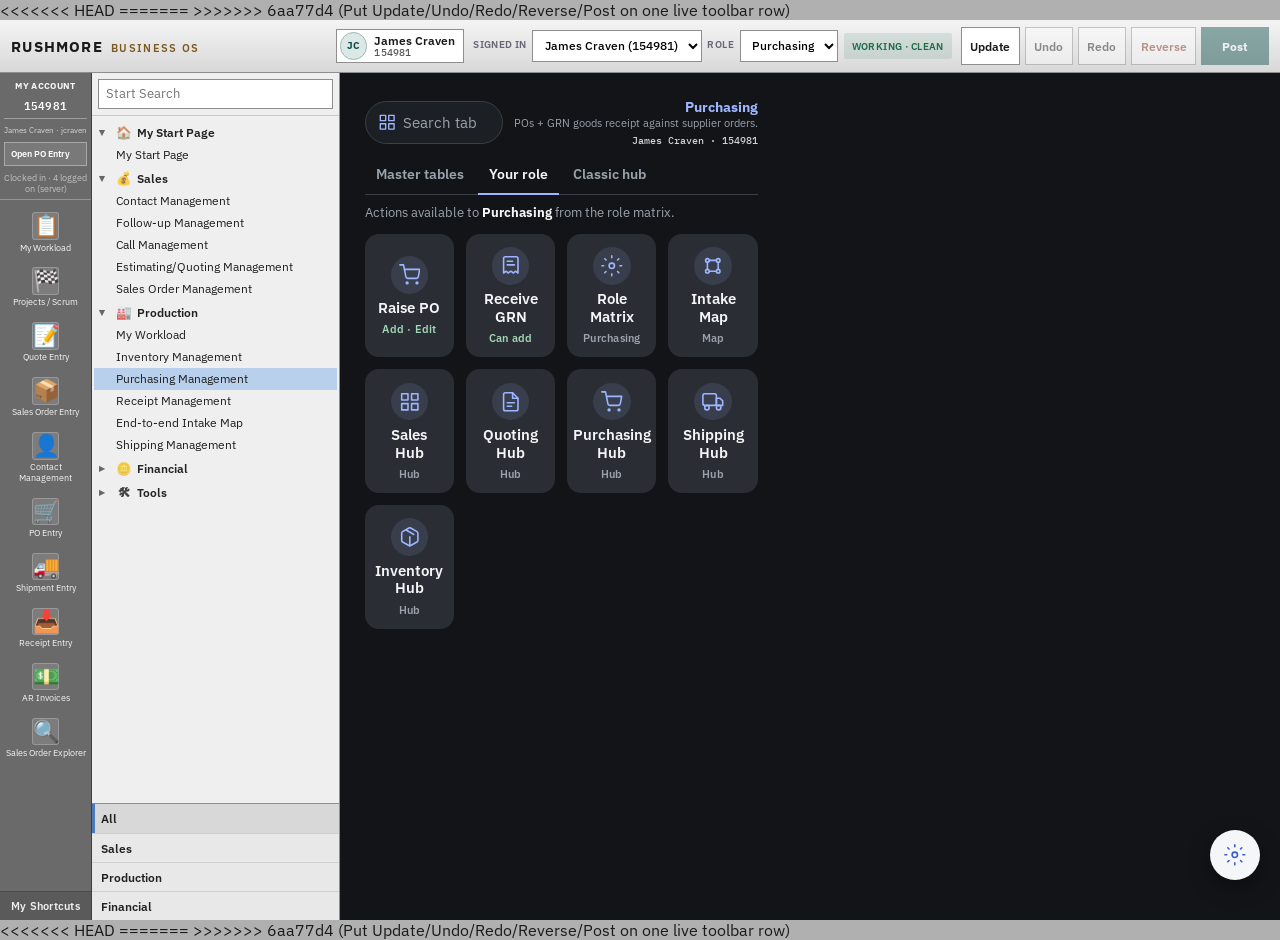
==== commit 33653da1: "Sync Boot static GUI with flat live toolbar Bring Update · Undo · Redo · Reverse · Post onto one row" ====
--- a/business-os/server/src/main/resources/static/index.html
+++ b/business-os/server/src/main/resources/static/index.html
@@ -7,7 +7,11 @@
   <link rel="preconnect" href="https://fonts.googleapis.com" />
   <link rel="preconnect" href="https://fonts.gstatic.com" crossorigin />
   <link href="https://fonts.googleapis.com/css2?family=IBM+Plex+Sans:wght@400;500;600;700&family=IBM+Plex+Mono:wght@400;500&display=swap" rel="stylesheet" />
+<<<<<<< HEAD
   <link rel="stylesheet" href="styles.css?v=role-pool-1" />
+=======
+  <link rel="stylesheet" href="styles.css?v=live-toolbar-1" />
+>>>>>>> 6aa77d4 (Put Update/Undo/Redo/Reverse/Post on one live toolbar row)
 </head>
 <body>
   <div id="app" class="shell">
@@ -41,19 +45,14 @@
             <span class="session-label">Role</span>
             <select id="roleSelect" aria-label="Active role"></select>
           </label>
-          <span id="copyPill" class="pill" title="Live working copy">WORKING · clean</span>
-        </div>
-        <div class="toolbar" role="toolbar" aria-label="Workspace">
+          <span id="copyPill" class="pill" title="Live working copy — no Edit gate">LIVE · clean</span>
+        </div>
+        <div class="toolbar toolbar-live" role="toolbar" aria-label="Workspace">
+          <button type="button" id="btnUpdate" class="btn" title="Refresh lists from server">Update</button>
+          <button type="button" id="btnUndo" class="btn" disabled>Undo</button>
+          <button type="button" id="btnRedo" class="btn" disabled>Redo</button>
+          <button type="button" id="btnReverse" class="btn btn-danger" disabled title="Restore last posted / server snapshot">Reverse</button>
           <button type="button" id="btnPost" class="btn btn-primary" title="Commit staged work and field edits">Post</button>
-          <details class="toolbar-more">
-            <summary aria-label="More workspace actions">⋯</summary>
-            <div class="toolbar-more-body">
-              <button type="button" id="btnUpdate" class="btn" title="Refresh lists from server">Update</button>
-              <button type="button" id="btnUndo" class="btn" disabled>Undo</button>
-              <button type="button" id="btnRedo" class="btn" disabled>Redo</button>
-              <button type="button" id="btnReverse" class="btn btn-danger" disabled title="Restore last posted / server snapshot">Reverse</button>
-            </div>
-          </details>
         </div>
       </div>
     </header>
@@ -226,8 +225,13 @@
     <div id="addFromOrderPanel" class="afo-overlay" hidden></div>
     <div id="recordDialogPanel" class="afo-overlay rec-overlay" hidden></div>
   </div>
+<<<<<<< HEAD
   <script src="workforce-server.js?v=spring-1"></script>
   <script src="api-client.js?v=spring-1"></script>
   <script src="app.js?v=spring-1"></script>
+=======
+  <script src="workforce-server.js?v=live-toolbar-1"></script>
+  <script src="app.js?v=live-toolbar-1"></script>
+>>>>>>> 6aa77d4 (Put Update/Undo/Redo/Reverse/Post on one live toolbar row)
 </body>
 </html>
--- a/business-os/server/src/main/resources/static/styles.css
+++ b/business-os/server/src/main/resources/static/styles.css
@@ -1323,11 +1323,26 @@
 .session-compact .toolbar {
   display: flex;
   flex: 0 0 auto;
+  flex-wrap: wrap;
   gap: 0.3rem;
   margin-left: auto;
+  align-items: center;
+}
+.session-compact .toolbar-live {
+  display: grid;
+  grid-template-columns: repeat(5, minmax(0, auto));
+  gap: 0.28rem;
+  width: auto;
+}
+.session-compact .toolbar-live .btn {
+  min-height: 2.35rem;
+  padding: 0 0.55rem;
+  font-size: 0.78rem;
+  white-space: nowrap;
 }
 .session-compact #btnPost {
-  min-width: 4.5rem;
+  min-width: 4.25rem;
+  font-weight: 700;
 }
 .pill[title] { cursor: help; }
 
@@ -1367,16 +1382,24 @@
     white-space: nowrap;
     align-self: stretch;
   }
-  .session-compact .toolbar {
+  .session-compact .toolbar,
+  .session-compact .toolbar-live {
     width: 100%;
     margin-left: 0;
     display: grid;
-    grid-template-columns: 1fr auto;
-  }
+    grid-template-columns: repeat(5, minmax(0, 1fr));
+    gap: 0.28rem;
+  }
+  .session-compact .toolbar-live .btn,
   .session-compact #btnPost {
     width: 100%;
+    min-width: 0;
     min-height: 2.5rem;
-  }
+    padding: 0 0.2rem;
+    font-size: 0.68rem;
+  }
+  /* No overflow menu — Update / Undo / Redo / Reverse / Post share one row */
+  .toolbar-more { display: none !important; }
 
   /* Shipment entry: denser fields so qty / actions appear sooner */
   #view-shipment .po-ribbon {
@@ -1435,47 +1458,15 @@
     display: none !important;
   }
 
-  /* Shrink chrome: Post primary; Update / Undo / Redo / Reverse behind More */
-  .toolbar {
-    grid-template-columns: 1fr auto;
-    gap: 0.35rem;
+  /* Live toolbar: Update · Undo · Redo · Reverse · Post on one row */
+  .toolbar,
+  .toolbar-live {
+    display: grid !important;
+    grid-template-columns: repeat(5, minmax(0, 1fr));
+    gap: 0.28rem;
   }
   .toolbar-more {
-    display: block;
-    position: relative;
-  }
-  .toolbar-more > summary {
-    display: inline-flex;
-    align-items: center;
-    justify-content: center;
-    list-style: none;
-    cursor: pointer;
-    min-width: var(--touch);
-    min-height: var(--touch);
-    border: 1px solid var(--line);
-    background: #fff;
-    font-size: 1.25rem;
-    line-height: 1;
-    border-radius: 0;
-  }
-  .toolbar-more > summary::-webkit-details-marker { display: none; }
-  .toolbar-more[open] > summary { background: #eef2f5; }
-  .toolbar-more-body {
-    position: absolute;
-    right: 0;
-    top: calc(100% + 0.25rem);
-    z-index: 45;
-    display: grid;
-    gap: 0.25rem;
-    min-width: 7.5rem;
-    padding: 0.25rem;
-    background: #fff;
-    border: 1px solid var(--line);
-    box-shadow: 0 8px 20px rgba(0,0,0,0.18);
-  }
-  .toolbar-more-body .btn {
-    width: 100%;
-    min-height: var(--touch);
+    display: none !important;
   }
 
   .session-role select { max-width: none; }
--- a/business-os/server/src/main/resources/static/styles.css
+++ b/business-os/server/src/main/resources/static/styles.css
@@ -1323,11 +1323,26 @@
 .session-compact .toolbar {
   display: flex;
   flex: 0 0 auto;
+  flex-wrap: wrap;
   gap: 0.3rem;
   margin-left: auto;
+  align-items: center;
+}
+.session-compact .toolbar-live {
+  display: grid;
+  grid-template-columns: repeat(5, minmax(0, auto));
+  gap: 0.28rem;
+  width: auto;
+}
+.session-compact .toolbar-live .btn {
+  min-height: 2.35rem;
+  padding: 0 0.55rem;
+  font-size: 0.78rem;
+  white-space: nowrap;
 }
 .session-compact #btnPost {
-  min-width: 4.5rem;
+  min-width: 4.25rem;
+  font-weight: 700;
 }
 .pill[title] { cursor: help; }
 
@@ -1367,16 +1382,24 @@
     white-space: nowrap;
     align-self: stretch;
   }
-  .session-compact .toolbar {
+  .session-compact .toolbar,
+  .session-compact .toolbar-live {
     width: 100%;
     margin-left: 0;
     display: grid;
-    grid-template-columns: 1fr auto;
-  }
+    grid-template-columns: repeat(5, minmax(0, 1fr));
+    gap: 0.28rem;
+  }
+  .session-compact .toolbar-live .btn,
   .session-compact #btnPost {
     width: 100%;
+    min-width: 0;
     min-height: 2.5rem;
-  }
+    padding: 0 0.2rem;
+    font-size: 0.68rem;
+  }
+  /* No overflow menu — Update / Undo / Redo / Reverse / Post share one row */
+  .toolbar-more { display: none !important; }
 
   /* Shipment entry: denser fields so qty / actions appear sooner */
   #view-shipment .po-ribbon {
@@ -1435,47 +1458,15 @@
     display: none !important;
   }
 
-  /* Shrink chrome: Post primary; Update / Undo / Redo / Reverse behind More */
-  .toolbar {
-    grid-template-columns: 1fr auto;
-    gap: 0.35rem;
+  /* Live toolbar: Update · Undo · Redo · Reverse · Post on one row */
+  .toolbar,
+  .toolbar-live {
+    display: grid !important;
+    grid-template-columns: repeat(5, minmax(0, 1fr));
+    gap: 0.28rem;
   }
   .toolbar-more {
-    display: block;
-    position: relative;
-  }
-  .toolbar-more > summary {
-    display: inline-flex;
-    align-items: center;
-    justify-content: center;
-    list-style: none;
-    cursor: pointer;
-    min-width: var(--touch);
-    min-height: var(--touch);
-    border: 1px solid var(--line);
-    background: #fff;
-    font-size: 1.25rem;
-    line-height: 1;
-    border-radius: 0;
-  }
-  .toolbar-more > summary::-webkit-details-marker { display: none; }
-  .toolbar-more[open] > summary { background: #eef2f5; }
-  .toolbar-more-body {
-    position: absolute;
-    right: 0;
-    top: calc(100% + 0.25rem);
-    z-index: 45;
-    display: grid;
-    gap: 0.25rem;
-    min-width: 7.5rem;
-    padding: 0.25rem;
-    background: #fff;
-    border: 1px solid var(--line);
-    box-shadow: 0 8px 20px rgba(0,0,0,0.18);
-  }
-  .toolbar-more-body .btn {
-    width: 100%;
-    min-height: var(--touch);
+    display: none !important;
   }
 
   .session-role select { max-width: none; }
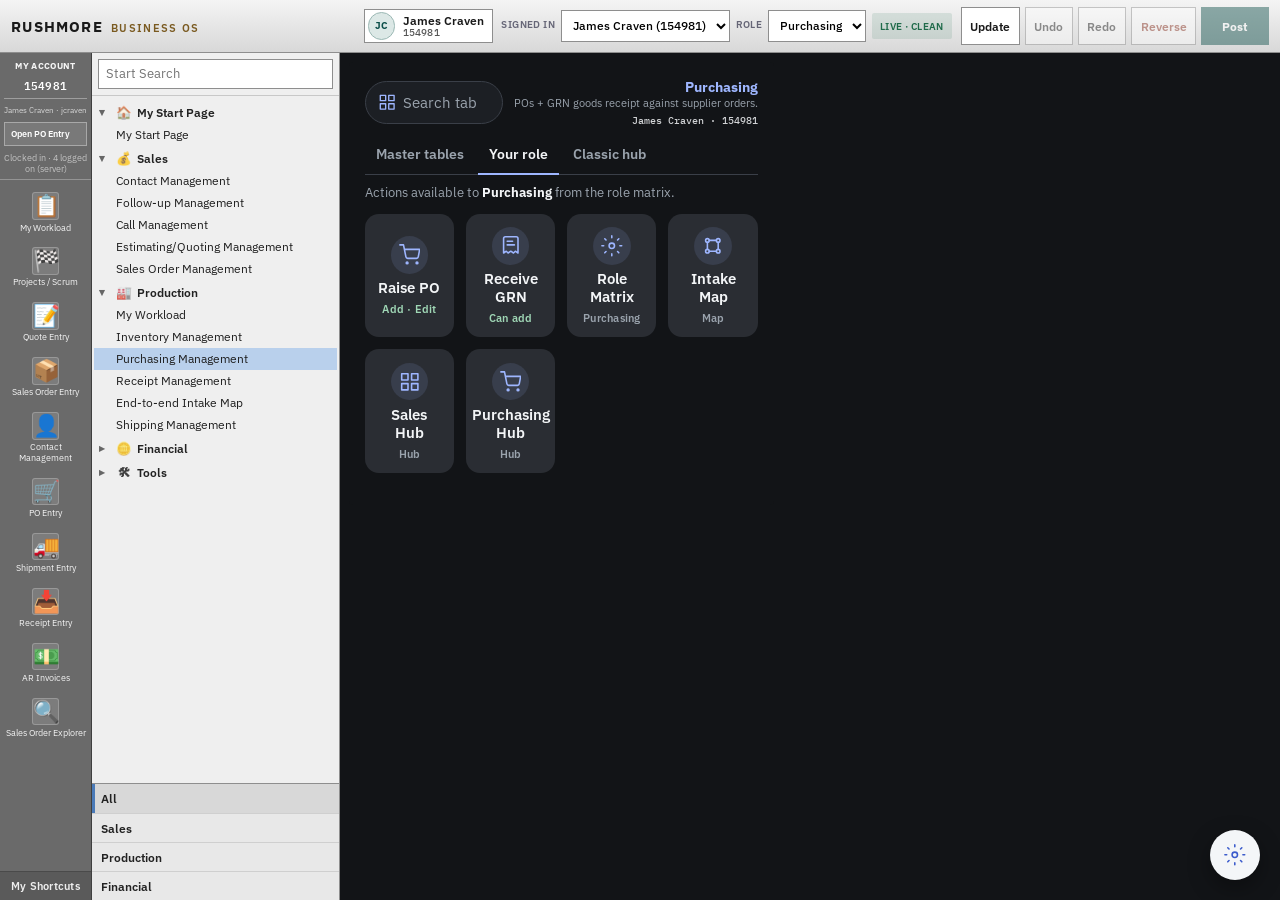
==== commit 44c6cfa4: "Fix mobile field clipping and wrapping while typing Keep off-canvas drawers from expanding horizonta" ====
--- a/business-os/server/src/main/resources/static/index.html
+++ b/business-os/server/src/main/resources/static/index.html
@@ -7,11 +7,7 @@
   <link rel="preconnect" href="https://fonts.googleapis.com" />
   <link rel="preconnect" href="https://fonts.gstatic.com" crossorigin />
   <link href="https://fonts.googleapis.com/css2?family=IBM+Plex+Sans:wght@400;500;600;700&family=IBM+Plex+Mono:wght@400;500&display=swap" rel="stylesheet" />
-<<<<<<< HEAD
-  <link rel="stylesheet" href="styles.css?v=role-pool-1" />
-=======
-  <link rel="stylesheet" href="styles.css?v=live-toolbar-1" />
->>>>>>> 6aa77d4 (Put Update/Undo/Redo/Reverse/Post on one live toolbar row)
+  <link rel="stylesheet" href="styles.css?v=mobile-input-clip-1" />
 </head>
 <body>
   <div id="app" class="shell">
@@ -225,13 +221,8 @@
     <div id="addFromOrderPanel" class="afo-overlay" hidden></div>
     <div id="recordDialogPanel" class="afo-overlay rec-overlay" hidden></div>
   </div>
-<<<<<<< HEAD
-  <script src="workforce-server.js?v=spring-1"></script>
-  <script src="api-client.js?v=spring-1"></script>
-  <script src="app.js?v=spring-1"></script>
-=======
-  <script src="workforce-server.js?v=live-toolbar-1"></script>
-  <script src="app.js?v=live-toolbar-1"></script>
->>>>>>> 6aa77d4 (Put Update/Undo/Redo/Reverse/Post on one live toolbar row)
+  <script src="workforce-server.js?v=live-toolbar-2"></script>
+  <script src="api-client.js?v=live-toolbar-2"></script>
+  <script src="app.js?v=mobile-input-clip-1"></script>
 </body>
 </html>
--- a/business-os/server/src/main/resources/static/styles.css
+++ b/business-os/server/src/main/resources/static/styles.css
@@ -26,9 +26,12 @@
 html, body {
   margin: 0;
   min-height: 100%;
+  max-width: 100%;
+  overflow-x: clip;
   font-family: var(--font);
   color: var(--ink);
   background: #b0b0b0;
+  overscroll-behavior-x: none;
 }
 
 button, input, select, textarea { font: inherit; }
@@ -741,16 +744,28 @@
   color: var(--muted);
   margin-bottom: 0.15rem;
 }
+.field {
+  min-width: 0;
+  max-width: 100%;
+}
 .field input,
 .field select,
 .field textarea {
   width: 100%;
+  max-width: 100%;
   border: 1px solid var(--line);
   background: #fff;
   padding: 0.35rem 0.4rem;
   min-height: 2rem;
 }
-.field textarea { min-height: 4rem; resize: vertical; }
+.field textarea {
+  min-height: 4rem;
+  resize: vertical;
+  overflow-wrap: anywhere;
+  word-break: break-word;
+  white-space: pre-wrap;
+  field-sizing: content;
+}
 .field-span { grid-column: 1 / -1; }
 .field.is-locked input,
 .field.is-locked select,
@@ -932,9 +947,23 @@
   .shell {
     height: 100dvh;
     min-height: 100dvh;
+    width: 100%;
+    max-width: 100%;
     grid-template-columns: 1fr;
     grid-template-rows: auto 1fr auto;
     overflow: hidden;
+  }
+
+  /* Closed drawers must not expand document scrollWidth (iOS focus pan). */
+  .shell:not(.is-modules-open) .tree-pane,
+  .shell:not(.is-shortcuts-open) .icon-rail {
+    visibility: hidden;
+    pointer-events: none;
+  }
+  .shell.is-modules-open .tree-pane,
+  .shell.is-shortcuts-open .icon-rail {
+    visibility: visible;
+    pointer-events: auto;
   }
 
   .titlebar {
@@ -1119,9 +1148,12 @@
     grid-row: 2;
     grid-column: 1;
     padding: 0.55rem 0.55rem 0.35rem;
-    overflow: auto;
+    overflow-x: hidden;
+    overflow-y: auto;
     -webkit-overflow-scrolling: touch;
+    min-width: 0;
     min-height: 0;
+    max-width: 100%;
   }
 
   .hub-grid {
@@ -1209,6 +1241,17 @@
     max-height: none;
     border: 0;
     padding: 0;
+    overflow-x: hidden;
+    overflow-y: auto;
+    min-width: 0;
+    max-width: 100%;
+  }
+  .po-workspace,
+  .po-section,
+  .field-grid,
+  .addr-grid {
+    min-width: 0;
+    max-width: 100%;
   }
   .field-grid,
   .addr-grid { grid-template-columns: 1fr; }
@@ -1216,7 +1259,24 @@
   .field select,
   .field textarea {
     min-height: var(--touch);
-    font-size: 1rem;
+    font-size: 16px; /* iOS: avoid focus zoom that pans the layout */
+  }
+  .field textarea {
+    min-height: calc(var(--touch) * 1.35);
+  }
+
+  /* Typing: free vertical space — dock sits on top of the iOS keyboard otherwise */
+  body.is-field-focus .mobile-dock {
+    transform: translateY(110%);
+    pointer-events: none;
+    transition: transform 0.18s ease;
+  }
+  body.is-field-focus .ship-phone-bar {
+    bottom: max(0.35rem, var(--safe-b));
+  }
+  body.is-field-focus .dash-fab {
+    opacity: 0;
+    pointer-events: none;
   }
 
   body.nav-open { overflow: hidden; }
@@ -1419,7 +1479,7 @@
   #view-shipment .field textarea {
     min-height: 2.35rem;
     padding: 0.35rem 0.45rem;
-    font-size: 0.9rem;
+    font-size: 16px; /* keep ≥16px — smaller sizes trigger iOS focus zoom/pan */
   }
   #view-shipment .ship-phone-bar {
     gap: 0.35rem;
@@ -1936,6 +1996,20 @@
 }
 .dash-tile:hover { background: var(--dash-tile-hover); }
 .dash-tile:active { transform: scale(0.98); }
+.dash-tile.is-locked,
+.dash-tile:disabled {
+  opacity: 0.42;
+  cursor: not-allowed;
+  filter: grayscale(0.35);
+}
+.dash-tile.is-locked:hover,
+.dash-tile:disabled:hover {
+  background: var(--dash-tile);
+}
+.dash-tile.is-locked:active,
+.dash-tile:disabled:active {
+  transform: none;
+}
 .dash-tile-ico {
   width: 2.35rem;
   height: 2.35rem;
